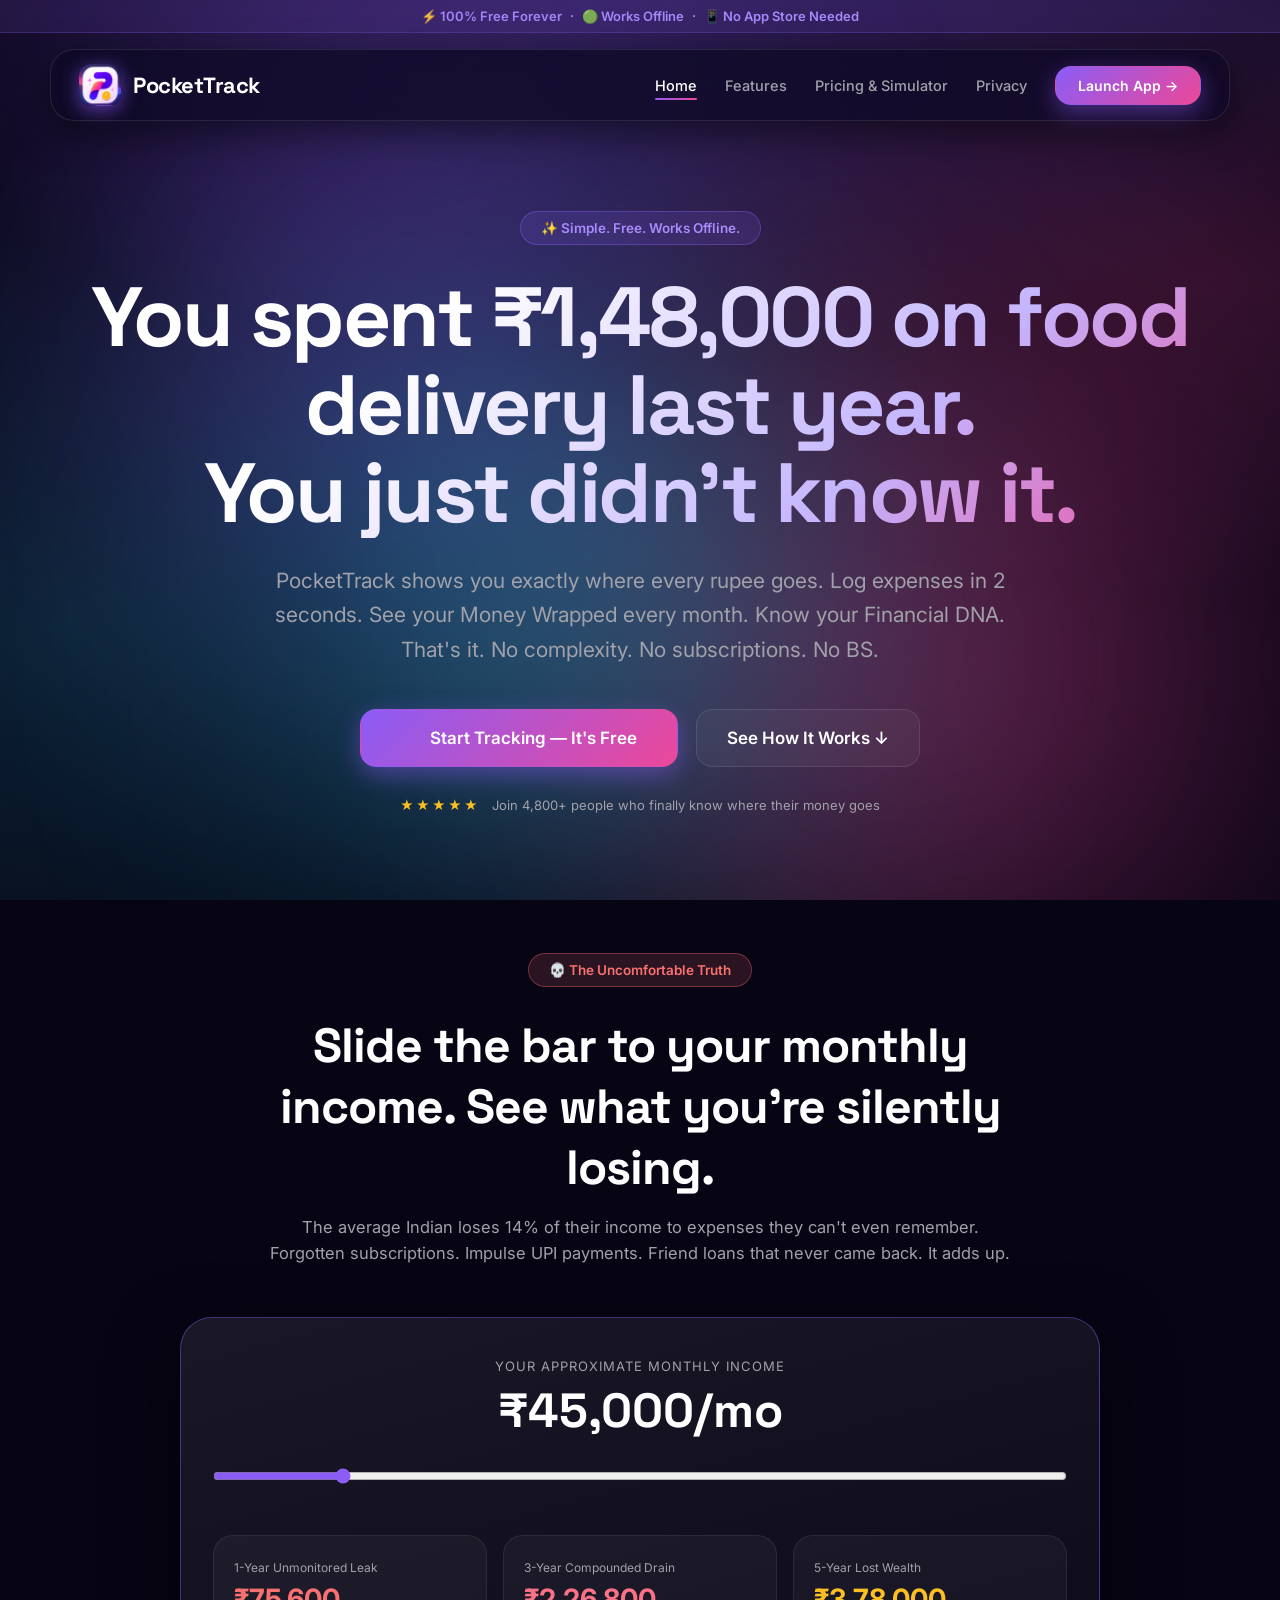
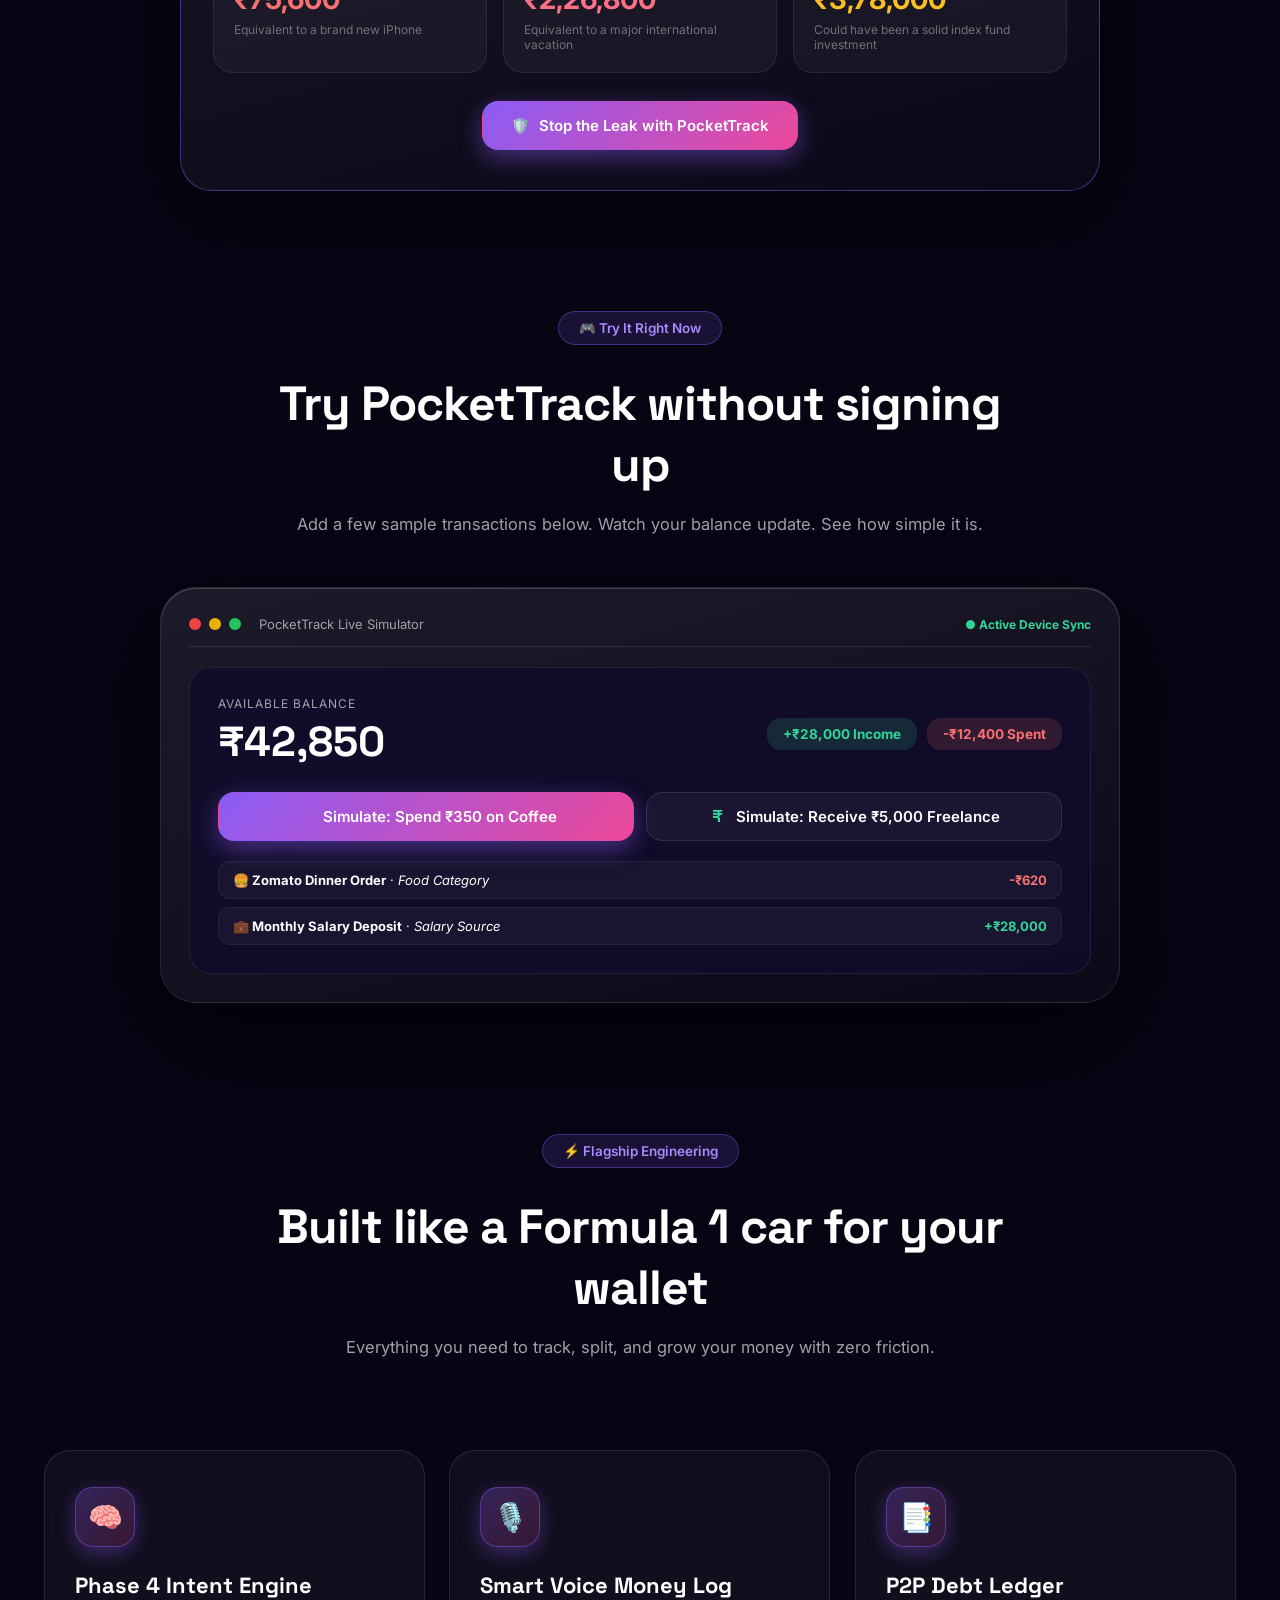
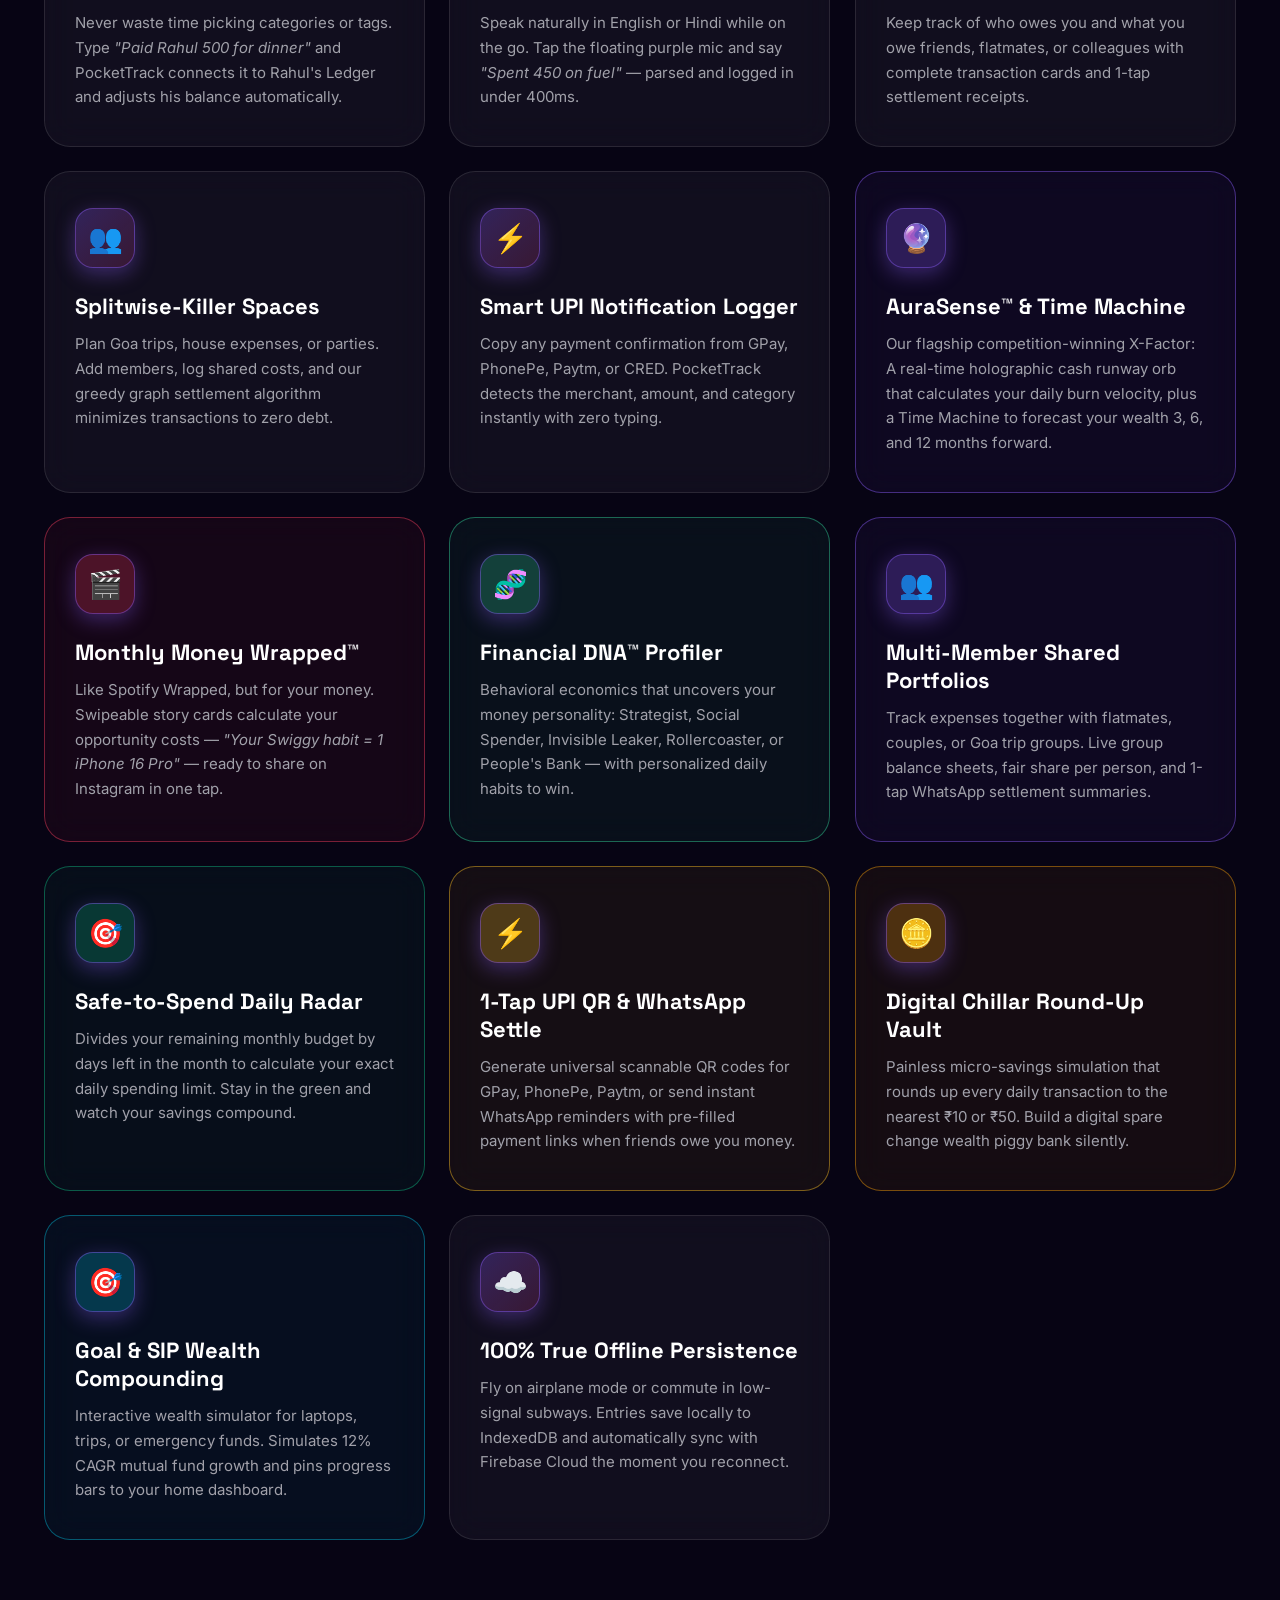
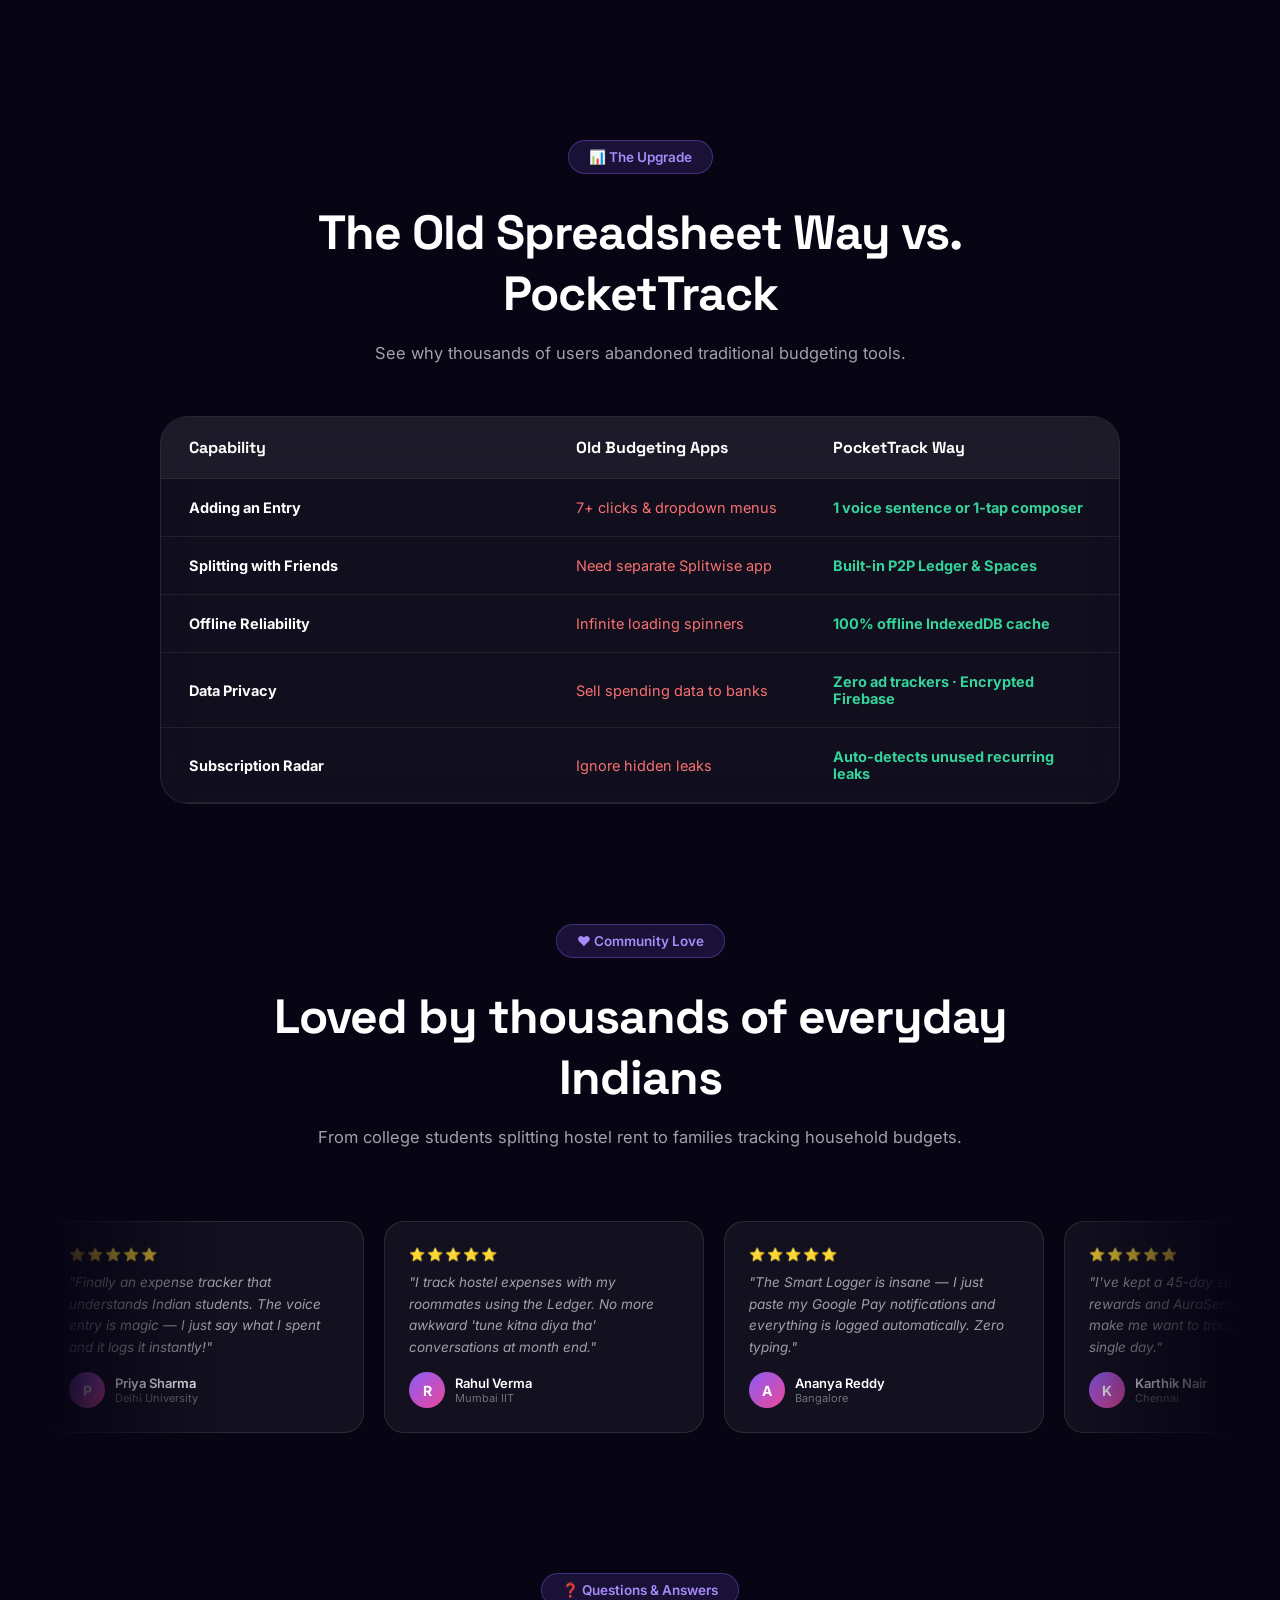
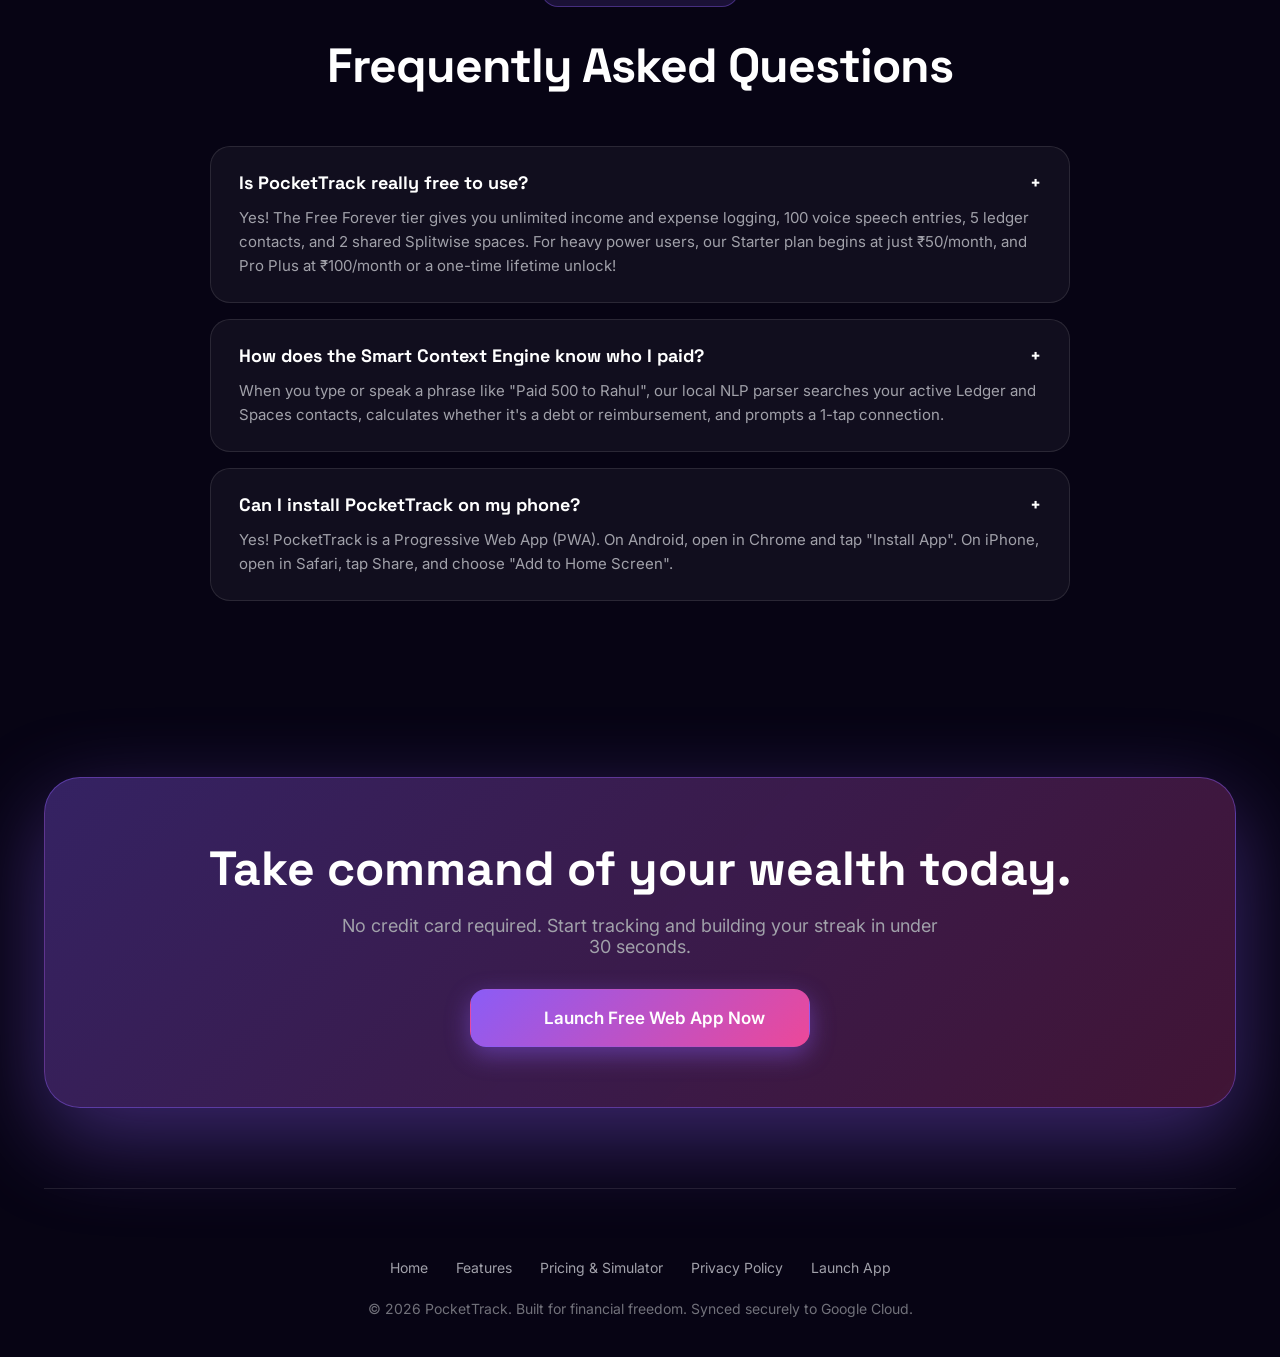
==== website/index.html @ 2dac5e24 "feat: complete Phase 1 and Phase 2 - base setup and Finny mascot integration" ====
<!DOCTYPE html>
<html lang="en">
<head>
<meta charset="UTF-8"/>
<meta name="viewport" content="width=device-width, initial-scale=1, viewport-fit=cover"/>
<title>PocketTrack — Know Where Your Money Goes</title>
<meta name="description" content="The simplest way to track your money. Free, offline, works on any phone. Stop wondering where your salary went."/>
<link rel="manifest" href="../manifest.json"/>
<link rel="icon" type="image/png" sizes="192x192" href="../icon-192.png"/>
<link rel="apple-touch-icon" href="../icon-192.png"/>
<meta name="theme-color" content="#070414"/>
<meta name="mobile-web-app-capable" content="yes"/>
<meta name="apple-mobile-web-app-capable" content="yes"/>
<meta name="apple-mobile-web-app-status-bar-style" content="black-translucent"/>
<meta name="apple-mobile-web-app-title" content="PocketTrack"/>
<link rel="preconnect" href="https://fonts.googleapis.com">
<link href="https://fonts.googleapis.com/css2?family=Inter:wght@400;500;600;700&family=Space+Grotesk:wght@500;600;700;800&display=swap" rel="stylesheet">
<link rel="stylesheet" href="../icons.css">
<link rel="stylesheet" href="style.css">
<script>
// Check if user has already seen the landing page and launched the app before
(function() {
  try {
    var urlParams = new URLSearchParams(window.location.search);
    // Allow viewing landing page explicitly if ?landing=true or ?force=landing
    if (urlParams.get('landing') === 'true' || urlParams.get('force') === 'landing') {
      return;
    }
    if (localStorage.getItem('pockettrack_landing_seen') === 'true') {
      var loc = window.location;
      if (loc.protocol === 'file:') {
        var p = loc.pathname;
        loc.replace((p.indexOf('/website/') !== -1 || p.indexOf('\\website\\') !== -1) ? '../app.html' : 'app.html');
        return;
      }
      var path = loc.pathname || '/';
      var wIdx = path.indexOf('/website');
      if (wIdx !== -1) {
        var repo = path.substring(0, wIdx);
        loc.replace((repo ? repo : '') + '/app.html');
        return;
      }
      var repoPath = path.substring(0, path.lastIndexOf('/'));
      loc.replace((repoPath ? repoPath : '') + '/app.html');
    }
  } catch (e) {}
})();

function launchPocketTrackApp(e) {
  if (e && e.preventDefault) e.preventDefault();
  try {
    localStorage.setItem('pockettrack_landing_seen', 'true');
  } catch (err) {}
  var loc = window.location;
  if (loc.protocol === 'file:') {
    var p = loc.pathname;
    loc.href = (p.indexOf('/website/') !== -1 || p.indexOf('\\website\\') !== -1) ? '../app.html' : 'app.html';
    return false;
  }
  var path = loc.pathname || '/';
  var wIdx = path.indexOf('/website');
  if (wIdx !== -1) {
    var repo = path.substring(0, wIdx);
    loc.href = (repo ? repo : '') + '/app.html';
    return false;
  }
  var repoPath = path.substring(0, path.lastIndexOf('/'));
  loc.href = (repoPath ? repoPath : '') + '/app.html';
  return false;
}
</script>
</head>
<body>

<div class="top-bar-live">
  <span>⚡ 100% Free Forever</span>
  <span>·</span>
  <span>🟢 Works Offline</span>
  <span>·</span>
  <span>📱 No App Store Needed</span>
</div>

<div class="aurora-bg">
  <div class="aurora-orb orb-1"></div>
  <div class="aurora-orb orb-2"></div>
  <div class="aurora-orb orb-3"></div>
</div>

<div class="container">
  <header class="navbar">
    <a href="index.html" class="nav-brand">
      <img src="../icon-192.png" alt="PocketTrack" class="nav-logo">
      <span class="nav-title">PocketTrack</span>
    </a>
    <ul class="nav-links">
      <li><a href="index.html" class="nav-link active">Home</a></li>
      <li><a href="features.html" class="nav-link">Features</a></li>
      <li><a href="pricing.html" class="nav-link">Pricing &amp; Simulator</a></li>
      <li><a href="privacy.html" class="nav-link">Privacy</a></li>
      <li><a href="#" onclick="launchPocketTrackApp(event);return false;" class="btn btn-primary" style="padding:10px 22px;font-size:14px;">Launch App →</a></li>
    </ul>
  </header>

  <main>
    <!-- 1. Hero Section -->
    <section class="hero">
      <div class="pill-badge">✨ Simple. Free. Works Offline.</div>
      <h1 class="hero-title">You spent ₹1,48,000 on food delivery last year.<br>You just didn't know it.</h1>
      <p class="hero-desc">PocketTrack shows you exactly where every rupee goes. Log expenses in 2 seconds. See your Money Wrapped every month. Know your Financial DNA. That's it. No complexity. No subscriptions. No BS.</p>
      
      <div class="hero-cta-group">
        <a href="#" onclick="launchPocketTrackApp(event);return false;" class="btn btn-primary" style="padding:18px 40px;font-size:17px;"><i class="ti ti-rocket"></i> Start Tracking — It's Free</a>
        <a href="#test-drive" class="btn btn-glass" style="padding:18px 30px;font-size:17px;">See How It Works ↓</a>
      </div>

      <div class="social-proof">
        <span class="stars">★★★★★</span>
        <span>Join 4,800+ people who finally know where their money goes</span>
      </div>
    </section>

    <!-- 2. Reality Check / Money Leak Calculator -->
    <section class="reality-section">
      <div class="section-head">
        <div class="pill-badge" style="background:rgba(248,113,113,0.15);color:#f87171;border-color:rgba(248,113,113,0.35);">💀 The Uncomfortable Truth</div>
        <h2 class="section-title">Slide the bar to your monthly income. See what you're silently losing.</h2>
        <p class="section-subtitle">The average Indian loses 14% of their income to expenses they can't even remember. Forgotten subscriptions. Impulse UPI payments. Friend loans that never came back. It adds up.</p>
      </div>

      <div class="calculator-box">
        <div style="text-align:center;">
          <p style="font-size:13px;color:var(--text-muted);text-transform:uppercase;letter-spacing:1px;">Your Approximate Monthly Income</p>
          <h3 id="leak-income-val" style="font-size:48px;font-family:'Space Grotesk',sans-serif;color:#fff;margin:6px 0;">₹45,000/mo</h3>
          <input type="range" id="leak-income-slider" class="slider-styled" min="10000" max="250000" step="5000" value="45000" oninput="updateLeakCalc()"/>
        </div>

        <div class="leak-metrics-grid">
          <div class="leak-metric-card">
            <span style="font-size:12px;color:var(--text-muted);">1-Year Unmonitored Leak</span>
            <h4 id="leak-loss-1yr" style="font-size:28px;color:#f87171;margin:6px 0;">₹75,600</h4>
            <p style="font-size:12px;color:var(--text-dim);">Equivalent to a brand new iPhone</p>
          </div>
          <div class="leak-metric-card">
            <span style="font-size:12px;color:var(--text-muted);">3-Year Compounded Drain</span>
            <h4 id="leak-loss-3yr" style="font-size:28px;color:#fb7185;margin:6px 0;">₹2,26,800</h4>
            <p style="font-size:12px;color:var(--text-dim);">Equivalent to a major international vacation</p>
          </div>
          <div class="leak-metric-card">
            <span style="font-size:12px;color:var(--text-muted);">5-Year Lost Wealth</span>
            <h4 id="leak-loss-5yr" style="font-size:28px;color:var(--accent-amber);margin:6px 0;">₹3,78,000</h4>
            <p style="font-size:12px;color:var(--text-dim);">Could have been a solid index fund investment</p>
          </div>
        </div>

        <div style="text-align:center;margin-top:28px;">
          <a href="index.html" class="btn btn-primary"><i class="ti ti-shield-check"></i> Stop the Leak with PocketTrack</a>
        </div>
      </div>
    </section>

    <!-- 3. Interactive Test Drive Simulator Stage -->
    <section class="stage-section" id="test-drive">
      <div class="section-head">
        <div class="pill-badge">🎮 Try It Right Now</div>
        <h2 class="section-title">Try PocketTrack without signing up</h2>
        <p class="section-subtitle">Add a few sample transactions below. Watch your balance update. See how simple it is.</p>
      </div>

      <div class="device-mockup-wrap">
        <div style="display:flex;justify-content:space-between;align-items:center;margin-bottom:20px;border-bottom:1px solid rgba(255,255,255,0.1);padding-bottom:14px;">
          <div style="display:flex;gap:8px;align-items:center;">
            <span style="width:12px;height:12px;border-radius:50%;background:#ef4444;"></span>
            <span style="width:12px;height:12px;border-radius:50%;background:#eab308;"></span>
            <span style="width:12px;height:12px;border-radius:50%;background:#22c55e;"></span>
            <span style="font-size:13px;color:var(--text-muted);margin-left:10px;">PocketTrack Live Simulator</span>
          </div>
          <span style="font-size:12px;color:var(--accent-green);font-weight:700;">● Active Device Sync</span>
        </div>

        <div style="background:rgba(18,12,43,0.88);border-radius:22px;padding:28px;border:1px solid rgba(255,255,255,0.08);">
          <div style="display:flex;justify-content:space-between;align-items:center;margin-bottom:20px;flex-wrap:wrap;gap:12px;">
            <div>
              <p style="font-size:12px;color:var(--text-muted);text-transform:uppercase;letter-spacing:1px;">Available Balance</p>
              <h3 id="stage-sim-balance" style="font-size:42px;font-family:'Space Grotesk',sans-serif;color:#fff;margin:4px 0;">₹42,850</h3>
            </div>
            <div style="display:flex;gap:10px;">
              <span id="stage-sim-income" style="background:rgba(52,211,153,0.15);color:var(--accent-green);padding:8px 16px;border-radius:14px;font-weight:700;font-size:13.5px;">+₹28,000 Income</span>
              <span id="stage-sim-spent" style="background:rgba(248,113,113,0.15);color:#f87171;padding:8px 16px;border-radius:14px;font-weight:700;font-size:13.5px;">-₹12,400 Spent</span>
            </div>
          </div>

          <div style="display:flex;gap:12px;margin-bottom:20px;flex-wrap:wrap;">
            <button class="btn btn-primary" onclick="simTestAddExpense()" style="flex:1;"><i class="ti ti-coffee"></i> Simulate: Spend ₹350 on Coffee</button>
            <button class="btn btn-glass" onclick="simTestAddIncome()" style="flex:1;"><i class="ti ti-wallet"></i> Simulate: Receive ₹5,000 Freelance</button>
          </div>

          <div id="stage-sim-feed" style="max-height:160px;overflow-y:auto;font-size:13px;">
            <div style="background:rgba(255,255,255,0.04);padding:10px 14px;border-radius:12px;display:flex;justify-content:space-between;align-items:center;margin-bottom:8px;border:1px solid rgba(255,255,255,0.06);">
              <div><b>🍔 Zomato Dinner Order</b> · <i>Food Category</i></div>
              <div style="font-weight:700;color:#f87171">-₹620</div>
            </div>
            <div style="background:rgba(255,255,255,0.04);padding:10px 14px;border-radius:12px;display:flex;justify-content:space-between;align-items:center;border:1px solid rgba(255,255,255,0.06);">
              <div><b>💼 Monthly Salary Deposit</b> · <i>Salary Source</i></div>
              <div style="font-weight:700;color:var(--accent-green)">+₹28,000</div>
            </div>
          </div>
        </div>
      </div>
    </section>

    <!-- 4. Six Core Superpowers -->
    <section class="superpowers-section" style="padding:40px 0;">
      <div class="section-head">
        <div class="pill-badge">⚡ Flagship Engineering</div>
        <h2 class="section-title">Built like a Formula 1 car for your wallet</h2>
        <p class="section-subtitle">Everything you need to track, split, and grow your money with zero friction.</p>
      </div>

      <div class="grid-features">
        <div class="card-glass">
          <div class="card-icon-wrap">🧠</div>
          <h3 class="card-title">Phase 4 Intent Engine</h3>
          <p class="card-text">Never waste time picking categories or tags. Type <i>"Paid Rahul 500 for dinner"</i> and PocketTrack connects it to Rahul's Ledger and adjusts his balance automatically.</p>
        </div>

        <div class="card-glass">
          <div class="card-icon-wrap">🎙️</div>
          <h3 class="card-title">Smart Voice Money Log</h3>
          <p class="card-text">Speak naturally in English or Hindi while on the go. Tap the floating purple mic and say <i>"Spent 450 on fuel"</i> — parsed and logged in under 400ms.</p>
        </div>

        <div class="card-glass">
          <div class="card-icon-wrap">📑</div>
          <h3 class="card-title">P2P Debt Ledger</h3>
          <p class="card-text">Keep track of who owes you and what you owe friends, flatmates, or colleagues with complete transaction cards and 1-tap settlement receipts.</p>
        </div>

        <div class="card-glass">
          <div class="card-icon-wrap">👥</div>
          <h3 class="card-title">Splitwise-Killer Spaces</h3>
          <p class="card-text">Plan Goa trips, house expenses, or parties. Add members, log shared costs, and our greedy graph settlement algorithm minimizes transactions to zero debt.</p>
        </div>

        <div class="card-glass">
          <div class="card-icon-wrap">⚡</div>
          <h3 class="card-title">Smart UPI Notification Logger</h3>
          <p class="card-text">Copy any payment confirmation from GPay, PhonePe, Paytm, or CRED. PocketTrack detects the merchant, amount, and category instantly with zero typing.</p>
        </div>

        <div class="card-glass" style="border-color:rgba(139,92,246,0.45);background:rgba(139,92,246,0.06);">
          <div class="card-icon-wrap" style="background:rgba(139,92,246,0.25);">🔮</div>
          <h3 class="card-title">AuraSense™ &amp; Time Machine</h3>
          <p class="card-text">Our flagship competition-winning X-Factor: A real-time holographic cash runway orb that calculates your daily burn velocity, plus a Time Machine to forecast your wealth 3, 6, and 12 months forward.</p>
        </div>

        <div class="card-glass" style="border-color:rgba(244,63,94,0.45);background:rgba(244,63,94,0.06);">
          <div class="card-icon-wrap" style="background:rgba(244,63,94,0.25);">🎬</div>
          <h3 class="card-title">Monthly Money Wrapped™</h3>
          <p class="card-text">Like Spotify Wrapped, but for your money. Swipeable story cards calculate your opportunity costs — <i>"Your Swiggy habit = 1 iPhone 16 Pro"</i> — ready to share on Instagram in one tap.</p>
        </div>

        <div class="card-glass" style="border-color:rgba(52,211,153,0.45);background:rgba(52,211,153,0.06);">
          <div class="card-icon-wrap" style="background:rgba(52,211,153,0.25);">🧬</div>
          <h3 class="card-title">Financial DNA™ Profiler</h3>
          <p class="card-text">Behavioral economics that uncovers your money personality: Strategist, Social Spender, Invisible Leaker, Rollercoaster, or People's Bank — with personalized daily habits to win.</p>
        </div>

        <div class="card-glass" style="border-color:rgba(139,92,246,0.45);background:rgba(139,92,246,0.06);">
          <div class="card-icon-wrap" style="background:rgba(139,92,246,0.25);">👥</div>
          <h3 class="card-title">Multi-Member Shared Portfolios</h3>
          <p class="card-text">Track expenses together with flatmates, couples, or Goa trip groups. Live group balance sheets, fair share per person, and 1-tap WhatsApp settlement summaries.</p>
        </div>

        <div class="card-glass" style="border-color:rgba(16,185,129,0.45);background:rgba(16,185,129,0.06);">
          <div class="card-icon-wrap" style="background:rgba(16,185,129,0.25);">🎯</div>
          <h3 class="card-title">Safe-to-Spend Daily Radar</h3>
          <p class="card-text">Divides your remaining monthly budget by days left in the month to calculate your exact daily spending limit. Stay in the green and watch your savings compound.</p>
        </div>

        <div class="card-glass" style="border-color:rgba(251,191,36,0.45);background:rgba(251,191,36,0.06);">
          <div class="card-icon-wrap" style="background:rgba(251,191,36,0.25);">⚡</div>
          <h3 class="card-title">1-Tap UPI QR &amp; WhatsApp Settle</h3>
          <p class="card-text">Generate universal scannable QR codes for GPay, PhonePe, Paytm, or send instant WhatsApp reminders with pre-filled payment links when friends owe you money.</p>
        </div>

        <div class="card-glass" style="border-color:rgba(245,158,11,0.45);background:rgba(245,158,11,0.06);">
          <div class="card-icon-wrap" style="background:rgba(245,158,11,0.25);">🪙</div>
          <h3 class="card-title">Digital Chillar Round-Up Vault</h3>
          <p class="card-text">Painless micro-savings simulation that rounds up every daily transaction to the nearest ₹10 or ₹50. Build a digital spare change wealth piggy bank silently.</p>
        </div>

        <div class="card-glass" style="border-color:rgba(6,182,212,0.45);background:rgba(6,182,212,0.06);">
          <div class="card-icon-wrap" style="background:rgba(6,182,212,0.25);">🎯</div>
          <h3 class="card-title">Goal &amp; SIP Wealth Compounding</h3>
          <p class="card-text">Interactive wealth simulator for laptops, trips, or emergency funds. Simulates 12% CAGR mutual fund growth and pins progress bars to your home dashboard.</p>
        </div>

        <div class="card-glass">
          <div class="card-icon-wrap">☁️</div>
          <h3 class="card-title">100% True Offline Persistence</h3>
          <p class="card-text">Fly on airplane mode or commute in low-signal subways. Entries save locally to IndexedDB and automatically sync with Firebase Cloud the moment you reconnect.</p>
        </div>
      </div>
    </section>

    <!-- 5. Old Way vs PocketTrack Way Comparison -->
    <section class="comparison-section">
      <div class="section-head">
        <div class="pill-badge">📊 The Upgrade</div>
        <h2 class="section-title">The Old Spreadsheet Way vs. PocketTrack</h2>
        <p class="section-subtitle">See why thousands of users abandoned traditional budgeting tools.</p>
      </div>

      <div class="comparison-table-wrap">
        <div class="comp-row comp-head">
          <div>Capability</div>
          <div>Old Budgeting Apps</div>
          <div>PocketTrack Way</div>
        </div>
        <div class="comp-row">
          <div><b>Adding an Entry</b></div>
          <div class="comp-bad">7+ clicks &amp; dropdown menus</div>
          <div class="comp-good">1 voice sentence or 1-tap composer</div>
        </div>
        <div class="comp-row">
          <div><b>Splitting with Friends</b></div>
          <div class="comp-bad">Need separate Splitwise app</div>
          <div class="comp-good">Built-in P2P Ledger &amp; Spaces</div>
        </div>
        <div class="comp-row">
          <div><b>Offline Reliability</b></div>
          <div class="comp-bad">Infinite loading spinners</div>
          <div class="comp-good">100% offline IndexedDB cache</div>
        </div>
        <div class="comp-row">
          <div><b>Data Privacy</b></div>
          <div class="comp-bad">Sell spending data to banks</div>
          <div class="comp-good">Zero ad trackers · Encrypted Firebase</div>
        </div>
        <div class="comp-row">
          <div><b>Subscription Radar</b></div>
          <div class="comp-bad">Ignore hidden leaks</div>
          <div class="comp-good">Auto-detects unused recurring leaks</div>
        </div>
      </div>
    </section>

    <!-- 6. Infinite Testimonials Marquee -->
    <section class="superpowers-section" style="padding:40px 0;">
      <div class="section-head">
        <div class="pill-badge">❤️ Community Love</div>
        <h2 class="section-title">Loved by thousands of everyday Indians</h2>
        <p class="section-subtitle">From college students splitting hostel rent to families tracking household budgets.</p>
      </div>

      <div class="testimonials-marquee-wrap">
        <div class="testimonials-track">
          <!-- Card 1 -->
          <div class="testimonial-card">
            <div class="testimonial-stars">⭐⭐⭐⭐⭐</div>
            <div class="testimonial-text">"Finally an expense tracker that understands Indian students. The voice entry is magic — I just say what I spent and it logs it instantly!"</div>
            <div class="testimonial-author">
              <div class="testimonial-avatar">P</div>
              <div><div class="testimonial-name">Priya Sharma</div><div class="testimonial-location">Delhi University</div></div>
            </div>
          </div>
          <!-- Card 2 -->
          <div class="testimonial-card">
            <div class="testimonial-stars">⭐⭐⭐⭐⭐</div>
            <div class="testimonial-text">"I track hostel expenses with my roommates using the Ledger. No more awkward 'tune kitna diya tha' conversations at month end."</div>
            <div class="testimonial-author">
              <div class="testimonial-avatar">R</div>
              <div><div class="testimonial-name">Rahul Verma</div><div class="testimonial-location">Mumbai IIT</div></div>
            </div>
          </div>
          <!-- Card 3 -->
          <div class="testimonial-card">
            <div class="testimonial-stars">⭐⭐⭐⭐⭐</div>
            <div class="testimonial-text">"The Smart Logger is insane — I just paste my Google Pay notifications and everything is logged automatically. Zero typing."</div>
            <div class="testimonial-author">
              <div class="testimonial-avatar">A</div>
              <div><div class="testimonial-name">Ananya Reddy</div><div class="testimonial-location">Bangalore</div></div>
            </div>
          </div>
          <!-- Card 4 -->
          <div class="testimonial-card">
            <div class="testimonial-stars">⭐⭐⭐⭐⭐</div>
            <div class="testimonial-text">"I've kept a 45-day streak going. The rewards and AuraSense horizon actually make me want to track money every single day."</div>
            <div class="testimonial-author">
              <div class="testimonial-avatar">K</div>
              <div><div class="testimonial-name">Karthik Nair</div><div class="testimonial-location">Chennai</div></div>
            </div>
          </div>
          <!-- Duplicate for infinite rolling loop -->
          <div class="testimonial-card">
            <div class="testimonial-stars">⭐⭐⭐⭐⭐</div>
            <div class="testimonial-text">"Finally an expense tracker that understands Indian students. The voice entry is magic — I just say what I spent and it logs it instantly!"</div>
            <div class="testimonial-author">
              <div class="testimonial-avatar">P</div>
              <div><div class="testimonial-name">Priya Sharma</div><div class="testimonial-location">Delhi University</div></div>
            </div>
          </div>
          <div class="testimonial-card">
            <div class="testimonial-stars">⭐⭐⭐⭐⭐</div>
            <div class="testimonial-text">"I track hostel expenses with my roommates using the Ledger. No more awkward 'tune kitna diya tha' conversations at month end."</div>
            <div class="testimonial-author">
              <div class="testimonial-avatar">R</div>
              <div><div class="testimonial-name">Rahul Verma</div><div class="testimonial-location">Mumbai IIT</div></div>
            </div>
          </div>
        </div>
      </div>
    </section>

    <!-- 7. FAQ Section -->
    <section class="faq-section" id="faq">
      <div class="section-head">
        <div class="pill-badge">❓ Questions &amp; Answers</div>
        <h2 class="section-title">Frequently Asked Questions</h2>
      </div>

      <div class="faq-item">
        <div class="faq-q"><span>Is PocketTrack really free to use?</span><span>+</span></div>
        <div class="faq-a">Yes! The Free Forever tier gives you unlimited income and expense logging, 100 voice speech entries, 5 ledger contacts, and 2 shared Splitwise spaces. For heavy power users, our Starter plan begins at just ₹50/month, and Pro Plus at ₹100/month or a one-time lifetime unlock!</div>
      </div>

      <div class="faq-item">
        <div class="faq-q"><span>How does the Smart Context Engine know who I paid?</span><span>+</span></div>
        <div class="faq-a">When you type or speak a phrase like "Paid 500 to Rahul", our local NLP parser searches your active Ledger and Spaces contacts, calculates whether it's a debt or reimbursement, and prompts a 1-tap connection.</div>
      </div>

      <div class="faq-item">
        <div class="faq-q"><span>Can I install PocketTrack on my phone?</span><span>+</span></div>
        <div class="faq-a">Yes! PocketTrack is a Progressive Web App (PWA). On Android, open in Chrome and tap "Install App". On iPhone, open in Safari, tap Share, and choose "Add to Home Screen".</div>
      </div>
    </section>

    <!-- 7. Call To Action Banner -->
    <section class="cta-banner">
      <h2 style="font-size:clamp(32px, 4.5vw, 48px);font-family:'Space Grotesk',sans-serif;margin-bottom:16px;">Take command of your wealth today.</h2>
      <p style="font-size:18px;color:var(--text-muted);max-width:600px;margin:0 auto 32px;">No credit card required. Start tracking and building your streak in under 30 seconds.</p>
      <a href="#" onclick="launchPocketTrackApp(event);return false;" class="btn btn-primary" style="padding:18px 44px;font-size:17px;"><i class="ti ti-rocket"></i> Launch Free Web App Now</a>
    </section>
  </main>

  <!-- 8. Footer -->
  <footer class="footer-site">
    <div class="footer-links">
      <a href="index.html">Home</a>
      <a href="features.html">Features</a>
      <a href="pricing.html">Pricing &amp; Simulator</a>
      <a href="privacy.html">Privacy Policy</a>
      <a href="#" onclick="launchPocketTrackApp(event);return false;">Launch App</a>
    </div>
    <p>© 2026 PocketTrack. Built for financial freedom. Synced securely to Google Cloud.</p>
  </footer>
</div>

<script src="main.js"></script>
<script>
if ('serviceWorker' in navigator) {
  window.addEventListener('load', function() {
    navigator.serviceWorker.register('../sw.js').catch(function() {});
  });
}
</script>
</body>
</html>
---- icons.css ----
/* PocketTrack 2.0 — Emoji icon language
   No icon font / SVG dependency. Keeps the app playful and matches the visual concept. */
.ti{display:inline-flex;align-items:center;justify-content:center;font-style:normal;font-family:inherit;line-height:1;width:1.15em;height:1.15em;vertical-align:-.12em}
.ti::before{display:block;line-height:1}
.ti-wallet::before{content:'₹';font-family:'Space Grotesk',sans-serif;font-weight:900;font-size:1.15em;color:var(--green,#34d399);}
.ti-home::before{content:'🏠'}
.ti-list::before{content:'📋'}
.ti-chart-donut::before,.ti-chart-pie::before{content:'📊'}
.ti-layout-grid::before{content:'▦'}
.ti-plus::before{content:'➕'}
.ti-arrow-up-right::before{content:'↗';font-weight:800;font-size:1.1em;}
.ti-arrow-down-left::before{content:'↙';font-weight:800;font-size:1.1em;}
.ti-microphone::before{content:'🎙️'}
.ti-bolt::before{content:'⚡'}
.ti-confetti::before,.ti-calendar-event::before{content:'🎉'}
.ti-trophy::before{content:'🏆'}
.ti-language::before{content:'🌐'}
.ti-logout::before{content:'🚪'}
.ti-notebook::before{content:'📒'}
.ti-crown::before{content:'👑'}
.ti-sparkles::before{content:'✨'}
.ti-arrow-right::before{content:'➡️'}
.ti-arrow-left::before{content:'⬅️'}
.ti-arrow-up-circle::before{content:'🔴'}
.ti-arrow-down-circle::before{content:'🟢'}
.ti-check::before{content:'✅'}
.ti-x::before{content:'✕'}
.ti-refresh::before,.ti-rotate::before{content:'🔄'}
.ti-download::before{content:'📥'}
.ti-trash::before{content:'🗑️'}
.ti-pencil::before{content:'✏️'}
.ti-copy::before{content:'📋'}
.ti-clipboard::before{content:'📋'}
.ti-receipt::before{content:'🧾'}
.ti-cash::before{content:'₹';font-family:'Space Grotesk',sans-serif;font-weight:800;}
.ti-report-money::before{content:'💹'}
.ti-users::before{content:'👥'}
.ti-user-plus::before{content:'🙋'}
.ti-login::before{content:'🔐'}
.ti-lock::before{content:'🔒'}
.ti-shield-check::before{content:'🛡️'}
.ti-info-circle::before{content:'ℹ️'}
.ti-bulb::before{content:'💡'}
.ti-heartbeat::before{content:'❤️‍🔥'}
.ti-target-arrow::before{content:'🎯'}
.ti-award::before{content:'🏅'}
.ti-palette::before{content:'🎨'}
.ti-device-mobile::before{content:'📱'}
.ti-player-play::before{content:'▶️'}
.ti-arrows-exchange::before{content:'🔁'}
.ti-repeat::before,.ti-refresh-dot::before{content:'🔁'}
.ti-wand::before{content:'🪄'}
.ti-currency-rupee::before,.ti-rupee::before{content:'₹'}
.ti-currency-dollar::before{content:'₹'}
.ti-chart-arrows::before{content:'🔮'}
.ti-history::before{content:'📜'}
.ti-calendar::before{content:'📅'}
---- website/style.css ----
/* =====================================================================
   PocketTrack Flagship Website — Hyper-Realistic Stitch by Google System
   Multi-page, scroll-addictive neon glassmorphism, fluid physics & aurora glows.
   ===================================================================== */

:root {
  --bg-deep: #070414;
  --bg-dark: #0f0a26;
  --bg-surface: rgba(255, 255, 255, 0.045);
  --bg-surface-hover: rgba(255, 255, 255, 0.08);
  --border-glass: rgba(255, 255, 255, 0.10);
  --border-glow: rgba(139, 92, 246, 0.45);
  
  --primary: #8b5cf6;
  --primary-bright: #a78bfa;
  --secondary: #ec4899;
  --accent-cyan: #22d3ee;
  --accent-green: #34d399;
  --accent-amber: #fbbf24;

  --text-main: #ffffff;
  --text-muted: #a1a1aa;
  --text-dim: #71717a;

  --font-heading: 'Space Grotesk', sans-serif;
  --font-body: 'Inter', sans-serif;

  --ease-spring: cubic-bezier(0.34, 1.56, 0.64, 1);
  --ease-smooth: cubic-bezier(0.16, 1, 0.3, 1);
}

* {
  box-sizing: border-box;
  margin: 0;
  padding: 0;
}

html {
  scroll-behavior: smooth;
}

body {
  font-family: var(--font-body);
  background-color: var(--bg-deep);
  color: var(--text-main);
  min-height: 100vh;
  overflow-x: hidden;
  background-image: 
    radial-gradient(1200px 600px at 50% -10%, rgba(139, 92, 246, 0.32), transparent 75%),
    radial-gradient(1000px 500px at 95% 30%, rgba(236, 72, 153, 0.18), transparent 65%),
    radial-gradient(1000px 700px at 5% 70%, rgba(34, 211, 238, 0.15), transparent 70%);
  background-attachment: fixed;
}

/* Ambient Floating Aurora Mesh */
.aurora-bg {
  position: fixed;
  inset: 0;
  pointer-events: none;
  z-index: 0;
  overflow: hidden;
}

.aurora-orb {
  position: absolute;
  border-radius: 50%;
  filter: blur(140px);
  opacity: 0.4;
  animation: floatOrb 20s infinite alternate ease-in-out;
}

.orb-1 { width: 550px; height: 550px; background: var(--primary); top: 5%; left: 10%; }
.orb-2 { width: 600px; height: 600px; background: var(--secondary); top: 40%; right: 5%; animation-delay: -7s; }
.orb-3 { width: 500px; height: 500px; background: var(--accent-cyan); bottom: 5%; left: 25%; animation-delay: -14s; }

@keyframes floatOrb {
  0% { transform: translate(0, 0) scale(1); }
  50% { transform: translate(80px, 50px) scale(1.2); }
  100% { transform: translate(-60px, 90px) scale(0.9); }
}

.container {
  max-width: 1240px;
  margin: 0 auto;
  padding: 0 24px;
  position: relative;
  z-index: 1;
}

/* Top Notification Banner */
.top-bar-live {
  background: rgba(139, 92, 246, 0.12);
  border-bottom: 1px solid rgba(139, 92, 246, 0.25);
  text-align: center;
  padding: 8px 16px;
  font-size: 13px;
  color: var(--primary-bright);
  font-weight: 600;
  display: flex;
  justify-content: center;
  align-items: center;
  gap: 8px;
}

/* Glassmorphism Navigation Bar */
.navbar {
  position: sticky;
  top: 16px;
  z-index: 1000;
  background: rgba(15, 10, 38, 0.78);
  backdrop-filter: blur(24px);
  -webkit-backdrop-filter: blur(24px);
  border: 1px solid var(--border-glass);
  border-radius: 24px;
  padding: 14px 28px;
  margin: 16px auto 0;
  max-width: 1180px;
  display: flex;
  justify-content: space-between;
  align-items: center;
  box-shadow: 0 12px 36px rgba(0, 0, 0, 0.5);
}

.nav-brand {
  display: flex;
  align-items: center;
  gap: 12px;
  text-decoration: none;
  color: #fff;
}

.nav-logo {
  width: 42px;
  height: 42px;
  border-radius: 12px;
  box-shadow: 0 4px 18px rgba(139, 92, 246, 0.6);
  transition: transform 0.3s var(--ease-spring);
}

.nav-brand:hover .nav-logo {
  transform: scale(1.1) rotate(-4deg);
}

.nav-title {
  font-family: var(--font-heading);
  font-size: 22px;
  font-weight: 800;
  letter-spacing: -0.5px;
}

.nav-links {
  display: flex;
  gap: 28px;
  align-items: center;
  list-style: none;
}

.nav-link {
  color: var(--text-muted);
  text-decoration: none;
  font-size: 14.5px;
  font-weight: 500;
  transition: color 0.2s, transform 0.2s;
  position: relative;
}

.nav-link:hover, .nav-link.active {
  color: #fff;
}

.nav-link.active::after {
  content: '';
  position: absolute;
  bottom: -6px;
  left: 0;
  width: 100%;
  height: 2px;
  background: linear-gradient(90deg, var(--primary), var(--secondary));
  border-radius: 2px;
}

/* Stitch-style Buttons */
.btn {
  display: inline-flex;
  align-items: center;
  justify-content: center;
  gap: 10px;
  padding: 14px 28px;
  border-radius: 16px;
  font-family: var(--font-body);
  font-weight: 600;
  font-size: 15px;
  text-decoration: none;
  cursor: pointer;
  border: 1px solid transparent;
  transition: all 0.24s var(--ease-spring);
}

.btn:active {
  transform: scale(0.95);
}

.btn-primary {
  background: linear-gradient(135deg, var(--primary), var(--secondary));
  color: #fff;
  box-shadow: 0 8px 25px rgba(139, 92, 246, 0.45);
}

.btn-primary:hover {
  transform: translateY(-3px);
  box-shadow: 0 14px 38px rgba(139, 92, 246, 0.7);
}

.btn-glass {
  background: var(--bg-surface);
  border-color: var(--border-glass);
  color: #fff;
  backdrop-filter: blur(12px);
}

.btn-glass:hover {
  background: var(--bg-surface-hover);
  border-color: rgba(255, 255, 255, 0.25);
  transform: translateY(-2px);
}
/* Staggered Hero Elements */
.hero-stagger-1 { animation: heroStaggerIn 0.8s 0.1s cubic-bezier(0.16, 1, 0.3, 1) both; }
.hero-stagger-2 { animation: heroStaggerIn 0.8s 0.2s cubic-bezier(0.16, 1, 0.3, 1) both; }
.hero-stagger-3 { animation: heroStaggerIn 0.8s 0.3s cubic-bezier(0.16, 1, 0.3, 1) both; }
.hero-stagger-4 { animation: heroStaggerIn 0.8s 0.4s cubic-bezier(0.16, 1, 0.3, 1) both; }

@keyframes heroStaggerIn {
  0% { opacity: 0; transform: translateY(22px); }
  100% { opacity: 1; transform: translateY(0); }
}

/* Scroll-Driven Smooth Reveal */
.reveal-on-scroll {
  opacity: 0;
  transform: translateY(28px);
  transition: opacity 0.75s cubic-bezier(0.16, 1, 0.3, 1), transform 0.75s cubic-bezier(0.16, 1, 0.3, 1);
  will-change: opacity, transform;
}

.reveal-on-scroll.is-revealed {
  opacity: 1;
  transform: translateY(0);
}

/* Hero Section */
.hero {
  text-align: center;
  padding: 90px 0 60px;
}

.pill-badge {
  display: inline-flex;
  align-items: center;
  gap: 8px;
  padding: 8px 20px;
  border-radius: 99px;
  background: rgba(139, 92, 246, 0.15);
  border: 1px solid rgba(139, 92, 246, 0.38);
  color: var(--primary-bright);
  font-size: 13.5px;
  font-weight: 600;
  margin-bottom: 28px;
  animation: pulseGlow 3s infinite alternate;
}

@keyframes pulseGlow {
  0% { box-shadow: 0 0 12px rgba(139, 92, 246, 0.25); }
  100% { box-shadow: 0 0 30px rgba(139, 92, 246, 0.6); }
}

.hero-title {
  font-family: var(--font-heading);
  font-size: clamp(44px, 7vw, 84px);
  font-weight: 800;
  line-height: 1.05;
  letter-spacing: -2.5px;
  margin-bottom: 26px;
  background: linear-gradient(135deg, #ffffff 30%, #c4b5fd 70%, #ec4899 100%);
  -webkit-background-clip: text;
  -webkit-text-fill-color: transparent;
}

.hero-desc {
  font-size: clamp(17px, 2.2vw, 21px);
  color: var(--text-muted);
  max-width: 760px;
  margin: 0 auto 42px;
  line-height: 1.65;
}

.hero-cta-group {
  display: flex;
  justify-content: center;
  align-items: center;
  gap: 18px;
  flex-wrap: wrap;
  margin-bottom: 30px;
}

.social-proof {
  display: flex;
  justify-content: center;
  align-items: center;
  gap: 12px;
  font-size: 13px;
  color: var(--text-muted);
}

.stars {
  color: #fbbf24;
  letter-spacing: 2px;
}

/* Reality Check & Leak Calculator Section */
.reality-section {
  padding: 80px 0;
}

.section-head {
  text-align: center;
  max-width: 740px;
  margin: 0 auto 50px;
}

.section-title {
  font-family: var(--font-heading);
  font-size: clamp(32px, 4.5vw, 48px);
  font-weight: 800;
  letter-spacing: -1px;
  margin-bottom: 16px;
}

.section-subtitle {
  font-size: 16.5px;
  color: var(--text-muted);
  line-height: 1.6;
}

.calculator-box {
  background: linear-gradient(165deg, rgba(255, 255, 255, 0.08), rgba(255, 255, 255, 0.02));
  border: 1px solid var(--border-glow);
  border-radius: 32px;
  padding: 40px 32px;
  box-shadow: 0 25px 70px rgba(0, 0, 0, 0.6);
  backdrop-filter: blur(20px);
  max-width: 920px;
  margin: 0 auto;
}

.slider-styled {
  width: 100%;
  height: 10px;
  border-radius: 5px;
  background: rgba(255, 255, 255, 0.15);
  outline: none;
  margin: 24px 0 30px;
  cursor: pointer;
  accent-color: var(--primary);
}

.leak-metrics-grid {
  display: grid;
  grid-template-columns: repeat(auto-fit, minmax(240px, 1fr));
  gap: 16px;
  margin-top: 24px;
}

.leak-metric-card {
  background: rgba(255, 255, 255, 0.04);
  border: 1px solid rgba(255, 255, 255, 0.08);
  border-radius: 20px;
  padding: 20px;
  text-align: left;
}

/* Interactive Device Mockup Stage */
.stage-section {
  padding: 40px 0 90px;
  perspective: 1400px;
}

.device-mockup-wrap {
  max-width: 960px;
  margin: 0 auto;
  background: linear-gradient(165deg, rgba(255, 255, 255, 0.09), rgba(255, 255, 255, 0.025));
  border: 1px solid var(--border-glass);
  border-radius: 36px;
  padding: 28px;
  box-shadow: 0 35px 90px rgba(0, 0, 0, 0.7), inset 0 1px 0 rgba(255, 255, 255, 0.18);
  backdrop-filter: blur(28px);
  position: relative;
  transition: transform 0.4s var(--ease-smooth);
}

.device-mockup-wrap:hover {
  transform: translateY(-8px) rotateX(2deg);
}

/* Feature Cards Grid */
.grid-features {
  display: grid;
  grid-template-columns: repeat(auto-fit, minmax(340px, 1fr));
  gap: 24px;
  padding: 40px 0 80px;
}

.card-glass {
  background: var(--bg-surface);
  border: 1px solid var(--border-glass);
  border-radius: 26px;
  padding: 36px 30px;
  backdrop-filter: blur(16px);
  position: relative;
  overflow: hidden;
  transition: all 0.32s var(--ease-spring);
}

.card-glass:hover {
  transform: translateY(-8px);
  border-color: var(--border-glow);
  box-shadow: 0 25px 50px rgba(139, 92, 246, 0.28);
}

.card-icon-wrap {
  width: 60px;
  height: 60px;
  border-radius: 18px;
  background: linear-gradient(135deg, rgba(139, 92, 246, 0.28), rgba(236, 72, 153, 0.18));
  border: 1px solid rgba(139, 92, 246, 0.45);
  display: flex;
  align-items: center;
  justify-content: center;
  font-size: 28px;
  margin-bottom: 24px;
  box-shadow: 0 6px 20px rgba(139, 92, 246, 0.35);
}

.card-title {
  font-family: var(--font-heading);
  font-size: 22px;
  font-weight: 700;
  margin-bottom: 12px;
}

.card-text {
  font-size: 15px;
  color: var(--text-muted);
  line-height: 1.65;
}

/* Comparison Matrix (Old Way vs PocketTrack Way) */
.comparison-section {
  padding: 80px 0;
}

.comparison-table-wrap {
  max-width: 960px;
  margin: 0 auto;
  border-radius: 28px;
  overflow: hidden;
  border: 1px solid var(--border-glass);
  background: var(--bg-surface);
  backdrop-filter: blur(20px);
}

.comp-row {
  display: grid;
  grid-template-columns: 1.5fr 1fr 1fr;
  padding: 20px 28px;
  border-bottom: 1px solid rgba(255, 255, 255, 0.07);
  align-items: center;
  font-size: 14.5px;
}

.comp-head {
  background: rgba(255, 255, 255, 0.05);
  font-weight: 700;
  font-family: var(--font-heading);
  font-size: 16px;
}

.comp-bad { color: #f87171; }
.comp-good { color: var(--accent-green); font-weight: 700; }

/* FAQ Accordion */
.faq-section {
  padding: 80px 0;
  max-width: 860px;
  margin: 0 auto;
}

.faq-item {
  background: var(--bg-surface);
  border: 1px solid var(--border-glass);
  border-radius: 20px;
  padding: 24px 28px;
  margin-bottom: 16px;
  cursor: pointer;
  transition: all 0.25s var(--ease-spring);
}

.faq-item:hover {
  border-color: rgba(139, 92, 246, 0.4);
  transform: translateY(-2px);
}

.faq-q {
  font-family: var(--font-heading);
  font-weight: 700;
  font-size: 18px;
  display: flex;
  justify-content: space-between;
  align-items: center;
}

.faq-a {
  color: var(--text-muted);
  font-size: 15px;
  line-height: 1.6;
  margin-top: 12px;
}

/* Call to Action Banner */
.cta-banner {
  margin: 80px 0;
  background: linear-gradient(135deg, rgba(139, 92, 246, 0.35), rgba(236, 72, 153, 0.25));
  border: 1px solid var(--border-glow);
  border-radius: 36px;
  padding: 60px 40px;
  text-align: center;
  box-shadow: 0 30px 90px rgba(139, 92, 246, 0.4);
}

/* Footer */
.footer-site {
  border-top: 1px solid var(--border-glass);
  padding: 70px 0 40px;
  margin-top: 80px;
  text-align: center;
  color: var(--text-dim);
  font-size: 14px;
}

.footer-links {
  display: flex;
  justify-content: center;
  gap: 28px;
  margin-bottom: 24px;
}

.footer-links a {
  color: var(--text-muted);
  text-decoration: none;
  transition: color 0.2s;
}

.footer-links a:hover {
  color: var(--primary-bright);
}

/* =========================================================
   CAROUSEL, TIMELINE STEP-FILL & INFINITE TESTIMONIAL TICKER
   ========================================================= */

/* Parallax Blobs */
.blob { position: fixed; border-radius: 50%; filter: blur(90px); opacity: 0.35; z-index: -1; pointer-events: none; will-change: transform; }
.blob-1 { width: 450px; height: 450px; background: linear-gradient(135deg, #8b5cf6, #22d3ee); top: -140px; left: -100px; animation: blobFloat 9s ease-in-out infinite alternate; }
.blob-2 { width: 400px; height: 400px; background: linear-gradient(135deg, #ff7eb3, #8b5cf6); bottom: -100px; right: -100px; animation: blobFloat 11s ease-in-out infinite alternate-reverse; }
.blob-3 { width: 300px; height: 300px; background: linear-gradient(135deg, #22d3ee, #8b5cf6); top: 45%; left: 60%; opacity: 0.22; animation: blobFloat 13s ease-in-out infinite alternate; }
@keyframes blobFloat { 0% { transform: translate(0, 0) scale(1); } 50% { transform: translate(25px, -15px) scale(1.05); } 100% { transform: translate(-15px, 25px) scale(0.95); } }

/* Infinite Testimonials Marquee */
.testimonials-marquee-wrap { overflow: hidden; position: relative; padding: 20px 0; mask-image: linear-gradient(90deg, transparent, #000 15%, #000 85%, transparent); -webkit-mask-image: linear-gradient(90deg, transparent, #000 15%, #000 85%, transparent); }
.testimonials-track { display: flex; gap: 20px; animation: scrollTestimonials 32s linear infinite; width: max-content; }
.testimonials-track:hover { animation-play-state: paused; }
@keyframes scrollTestimonials { 0% { transform: translateX(0); } 100% { transform: translateX(-50%); } }

.testimonial-card { min-width: 320px; max-width: 320px; flex-shrink: 0; padding: 24px; border-radius: 20px; background: rgba(255, 255, 255, 0.05); border: 1px solid var(--border-glass); backdrop-filter: blur(14px); text-align: left; }
.testimonial-stars { font-size: 13px; margin-bottom: 10px; letter-spacing: 2px; color: var(--accent-amber); }
.testimonial-text { font-size: 13.5px; color: var(--text-muted); line-height: 1.6; margin-bottom: 14px; font-style: italic; }
.testimonial-author { display: flex; align-items: center; gap: 10px; }
.testimonial-avatar { width: 36px; height: 36px; border-radius: 50%; background: linear-gradient(135deg, var(--primary), var(--secondary)); display: flex; align-items: center; justify-content: center; font-size: 14px; font-weight: 700; color: #fff; }
.testimonial-name { font-size: 13px; font-weight: 600; color: #fff; }
.testimonial-location { font-size: 11px; color: var(--text-dim); }

/* Showcase Carousel */
.showcase-carousel { position: relative; overflow: hidden; padding: 20px 0; }
.showcase-track { display: flex; gap: 24px; transition: transform 0.6s var(--ease-spring); }
.showcase-slide { min-width: 320px; flex-shrink: 0; display: flex; flex-direction: column; align-items: center; }
.showcase-dots { display: flex; justify-content: center; gap: 8px; margin-top: 20px; }
.showcase-dot { width: 8px; height: 8px; border-radius: 50%; background: rgba(255, 255, 255, 0.15); cursor: pointer; transition: all 0.25s ease; }
.showcase-dot.active { background: var(--primary-bright); box-shadow: 0 0 10px var(--primary-bright); width: 24px; border-radius: 4px; }

/* Timeline Step Line Fill */
.steps-line-fill { width: 100%; height: 0%; background: linear-gradient(180deg, var(--primary), var(--secondary)); border-radius: 2px; transition: height 0.1s linear; }

/* Reveal Animations */
.reveal { opacity: 0; transform: translateY(30px); transition: opacity 0.7s var(--ease-spring), transform 0.7s var(--ease-spring); }
.reveal.visible { opacity: 1; transform: translateY(0); }
.reveal-left { opacity: 0; transform: translateX(-40px); transition: opacity 0.7s var(--ease-spring), transform 0.7s var(--ease-spring); }
.reveal-left.visible { opacity: 1; transform: translateX(0); }
.reveal-right { opacity: 0; transform: translateX(40px); transition: opacity 0.7s var(--ease-spring), transform 0.7s var(--ease-spring); }
.reveal-right.visible { opacity: 1; transform: translateX(0); }
.reveal-scale { opacity: 0; transform: scale(0.92); transition: opacity 0.7s var(--ease-spring), transform 0.7s var(--ease-spring); }
.reveal-scale.visible { opacity: 1; transform: scale(1); }

.typewriter-cursor { display: inline-block; width: 2px; height: 1em; background: var(--primary-bright); margin-left: 2px; animation: blink 1s step-end infinite; vertical-align: text-bottom; }
@keyframes blink { 0%, 50% { opacity: 1; } 51%, 100% { opacity: 0; } }

/* =========================================================
   MOBILE-FIRST RESPONSIVENESS & CONTINUOUS TOUCH ANIMATIONS
   ========================================================= */

/* Continuous Ambient Pulse & Shimmer for Mobile (No Hover Required) */
@keyframes mobilePulseGlow {
  0% { box-shadow: 0 8px 24px rgba(139, 92, 246, 0.2), inset 0 1px 0 rgba(255,255,255,0.1); border-color: rgba(139, 92, 246, 0.35); }
  50% { box-shadow: 0 12px 36px rgba(236, 72, 153, 0.35), inset 0 1px 0 rgba(255,255,255,0.25); border-color: rgba(236, 72, 153, 0.55); }
  100% { box-shadow: 0 8px 24px rgba(34, 211, 238, 0.2), inset 0 1px 0 rgba(255,255,255,0.1); border-color: rgba(34, 211, 238, 0.35); }
}

@keyframes badgeShimmer {
  0% { transform: translateY(0px); }
  50% { transform: translateY(-4px); }
  100% { transform: translateY(0px); }
}

.pill-badge {
  animation: badgeShimmer 4s ease-in-out infinite, pulseGlow 3s infinite alternate !important;
}

.card-glass {
  transition: transform 0.25s var(--ease-spring), box-shadow 0.25s ease, border-color 0.25s ease;
  -webkit-tap-highlight-color: transparent;
}

.card-glass:active {
  transform: scale(0.97) !important;
}

.btn:active {
  transform: scale(0.94) !important;
}

/* Tablet & Mobile Media Queries */
@media (max-width: 900px) {
  .hero-title {
    font-size: clamp(34px, 8vw, 56px);
    letter-spacing: -1.5px;
  }
  .grid-features {
    grid-template-columns: repeat(auto-fit, minmax(280px, 1fr));
    gap: 18px;
  }
  .leak-metrics-grid {
    grid-template-columns: 1fr;
  }
}

@media (max-width: 768px) {
  .container {
    padding: 0 16px;
  }
  
  /* Mobile Navigation */
  .navbar {
    top: 8px;
    padding: 10px 16px;
    margin: 8px auto 0;
    border-radius: 18px;
    flex-wrap: wrap;
    gap: 12px;
  }
  .nav-logo {
    width: 34px;
    height: 34px;
  }
  .nav-title {
    font-size: 18px;
  }
  .nav-links {
    gap: 12px;
    width: 100%;
    justify-content: space-between;
    overflow-x: auto;
    padding-bottom: 4px;
    -webkit-overflow-scrolling: touch;
  }
  .nav-link {
    font-size: 13px;
    white-space: nowrap;
  }
  .navbar .btn-primary {
    padding: 8px 14px !important;
    font-size: 12.5px !important;
  }

  /* Mobile Hero */
  .hero {
    padding: 45px 0 35px;
  }
  .hero-title {
    font-size: clamp(30px, 8.5vw, 44px);
    line-height: 1.12;
    margin-bottom: 18px;
  }
  .hero-desc {
    font-size: 15.5px;
    margin-bottom: 28px;
  }
  .hero-cta-group {
    flex-direction: column;
    width: 100%;
    gap: 12px;
  }
  .hero-cta-group .btn {
    width: 100%;
    padding: 16px 20px !important;
    font-size: 15.5px !important;
  }
  
  /* Mobile Simulator & Cards */
  .calculator-box {
    padding: 24px 16px;
    border-radius: 24px;
  }
  .grid-features {
    grid-template-columns: 1fr;
    gap: 14px;
    padding: 20px 0 50px;
  }
  .card-glass {
    padding: 24px 20px;
    border-radius: 20px;
    animation: mobilePulseGlow 8s infinite alternate ease-in-out;
  }
  
  /* Mobile Mockup Stage */
  .device-mockup-wrap {
    padding: 16px;
    border-radius: 24px;
  }
  
  /* Mobile Testimonials */
  .testimonial-card {
    min-width: 270px;
    max-width: 270px;
    padding: 18px;
  }
  
  /* Mobile CTA Banner */
  .cta-banner {
    margin: 50px 0 30px;
    padding: 40px 20px;
    border-radius: 24px;
  }
  .cta-banner h2 {
    font-size: 26px !important;
  }
  .cta-banner .btn {
    width: 100%;
  }
  
  /* Mobile Footer */
  .footer-site {
    margin-top: 40px;
    padding: 40px 0 30px;
  }
  .footer-links {
    flex-wrap: wrap;
    gap: 16px;
  }
}

@media (max-width: 480px) {
  .top-bar-live {
    font-size: 11.5px;
    padding: 6px 10px;
    flex-wrap: wrap;
  }
  .hero-title {
    font-size: 28px;
  }
  .section-title {
    font-size: 24px;
  }
}
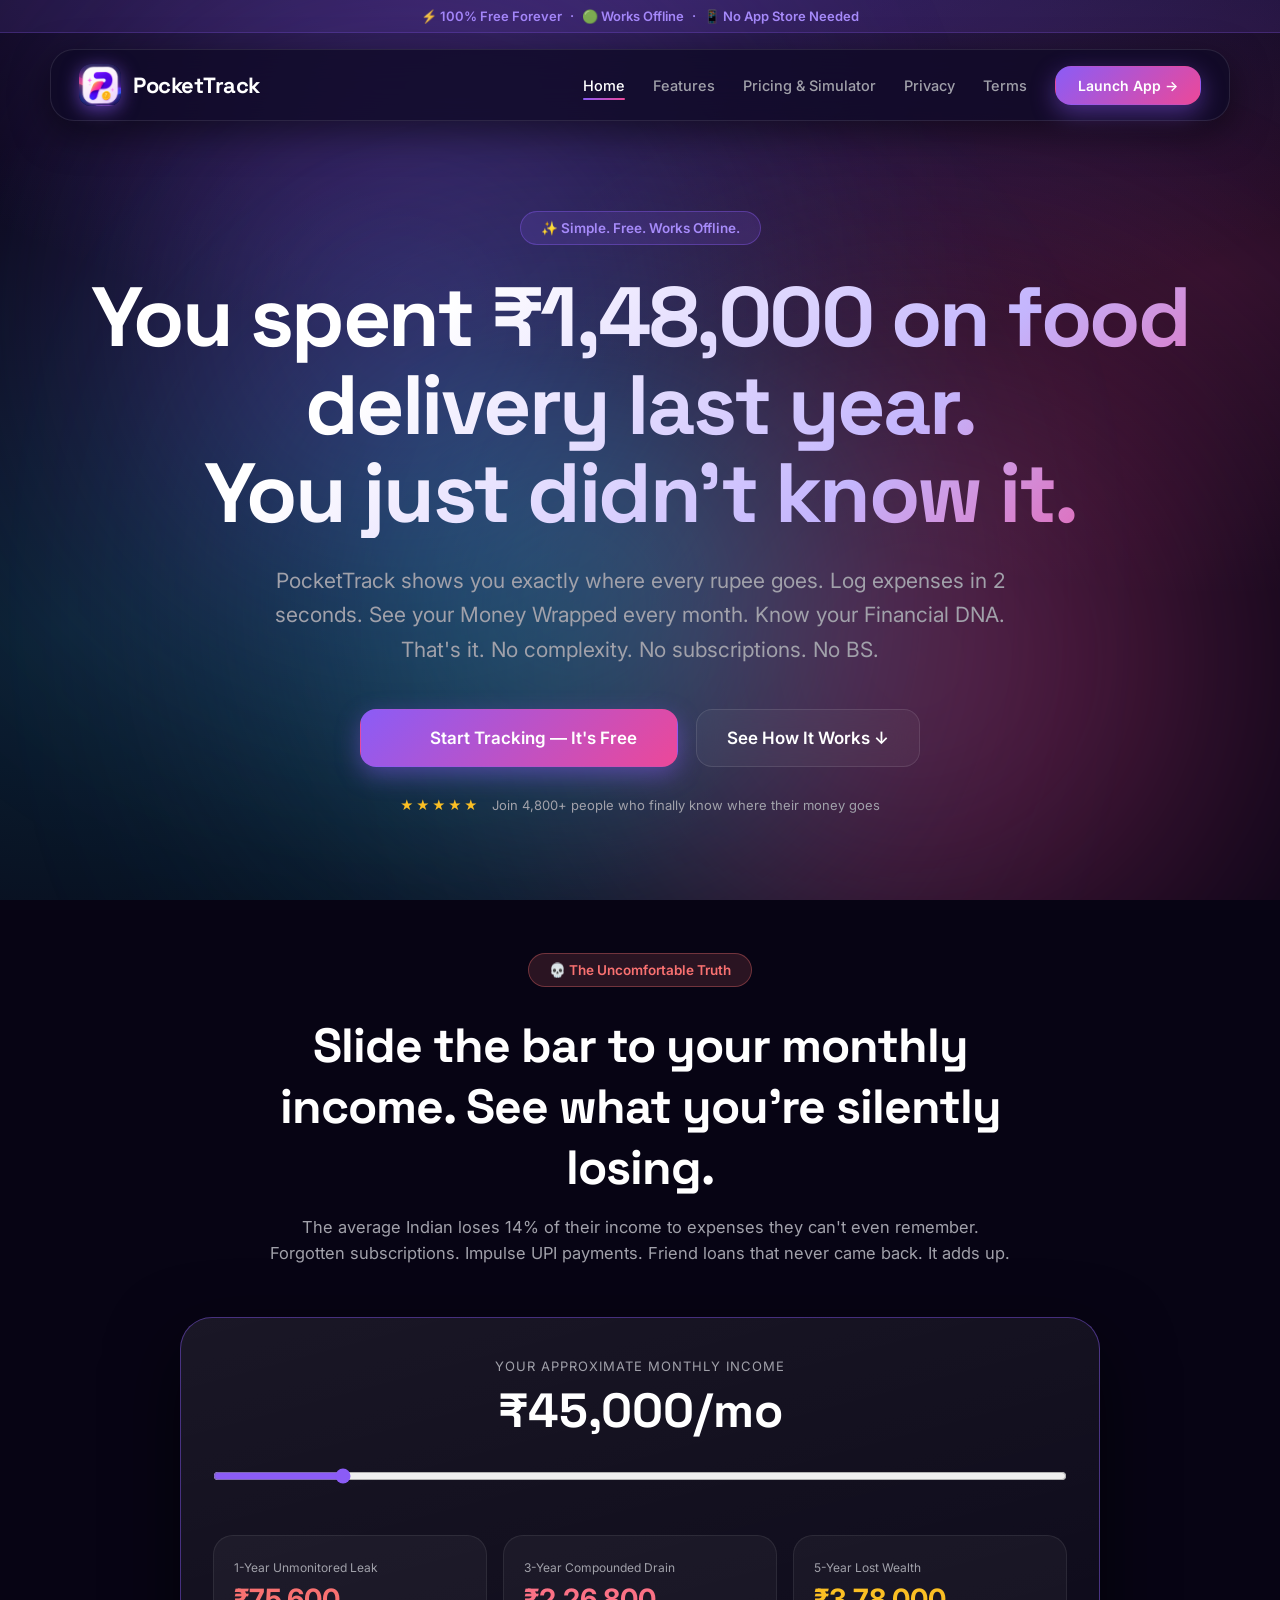
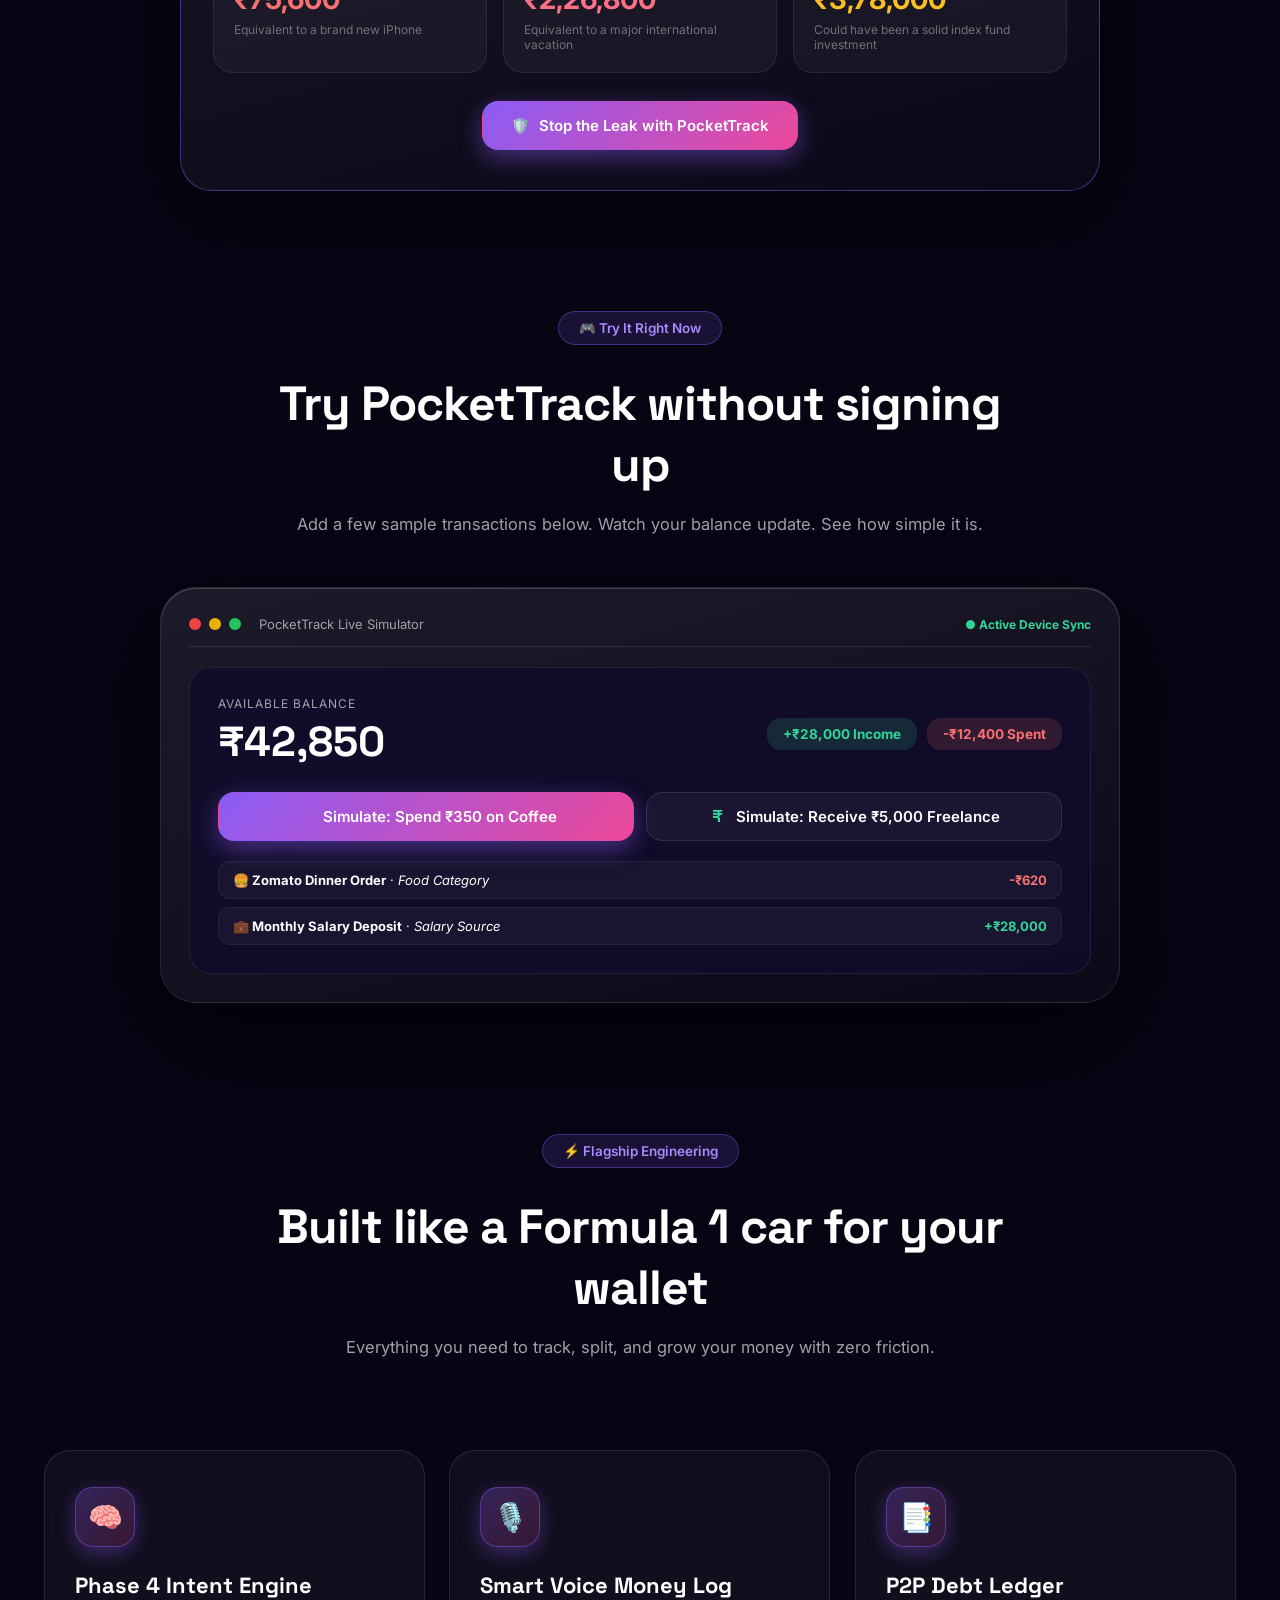
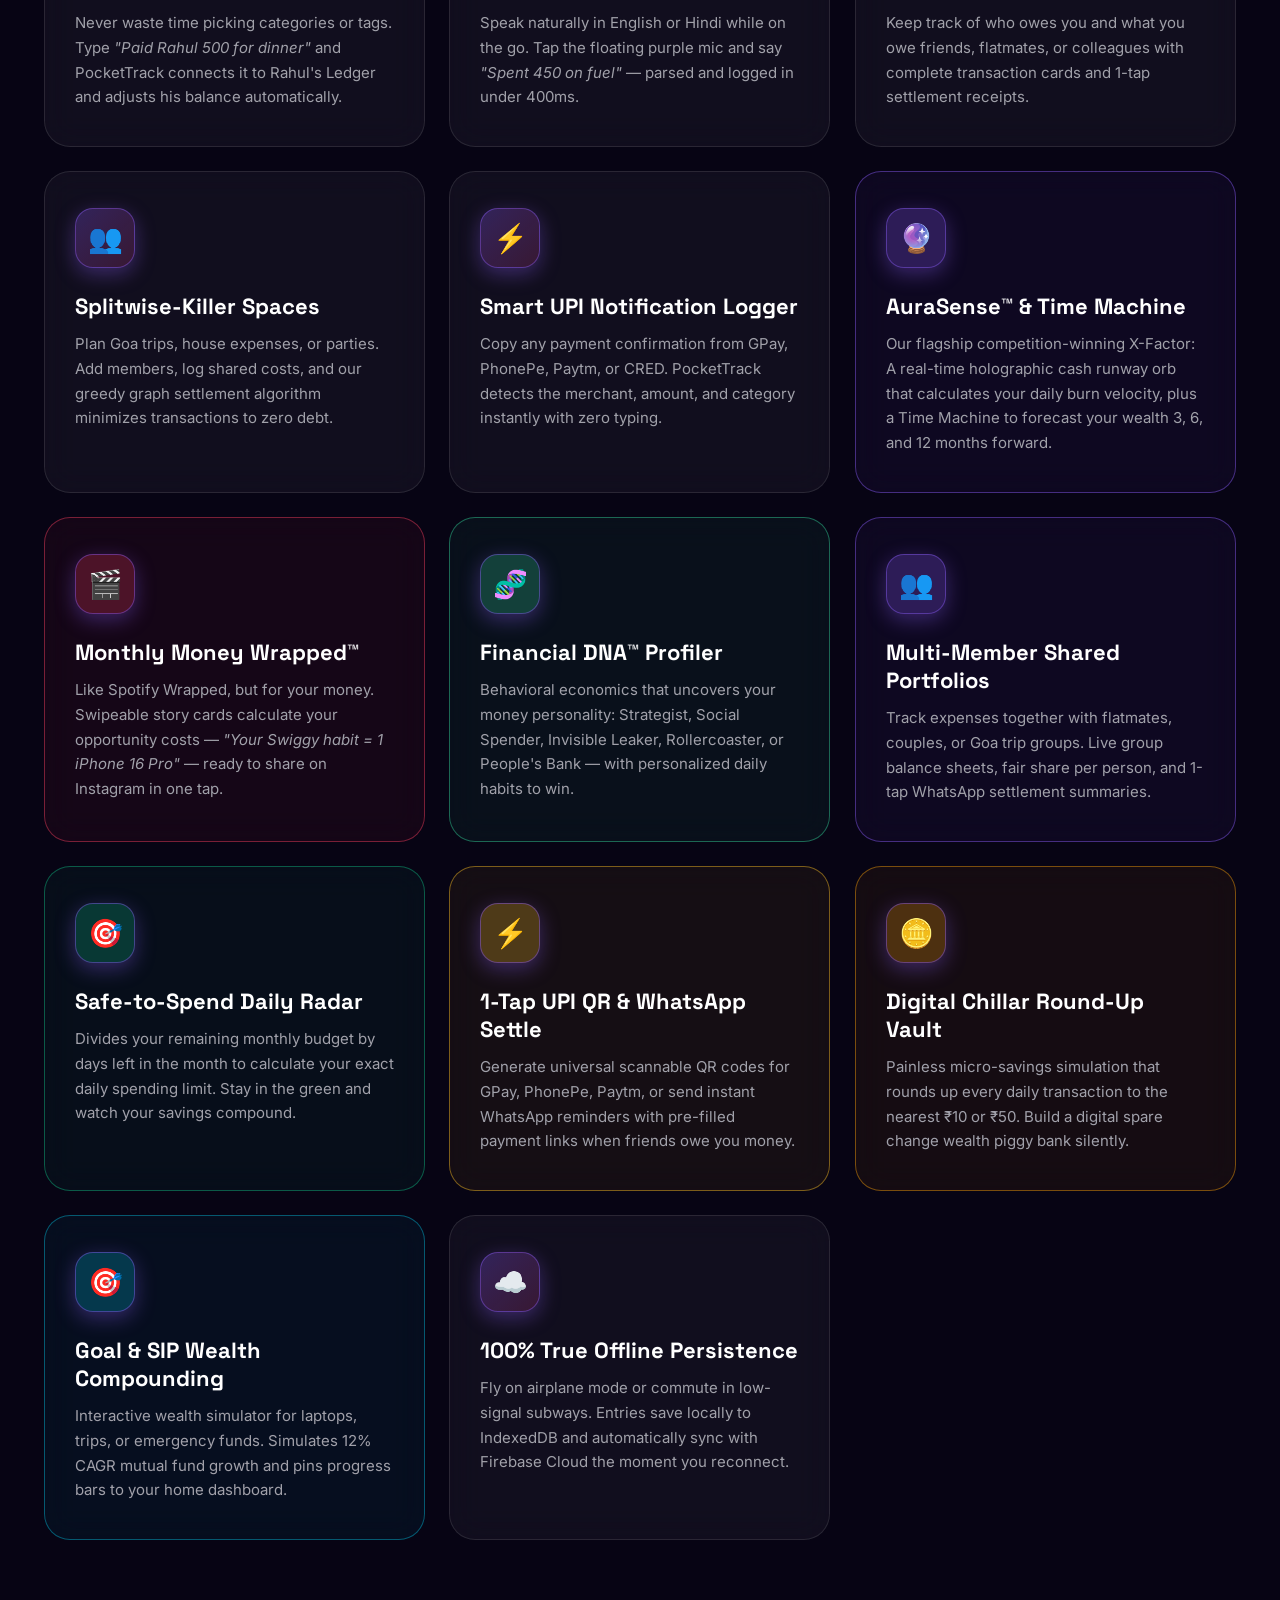
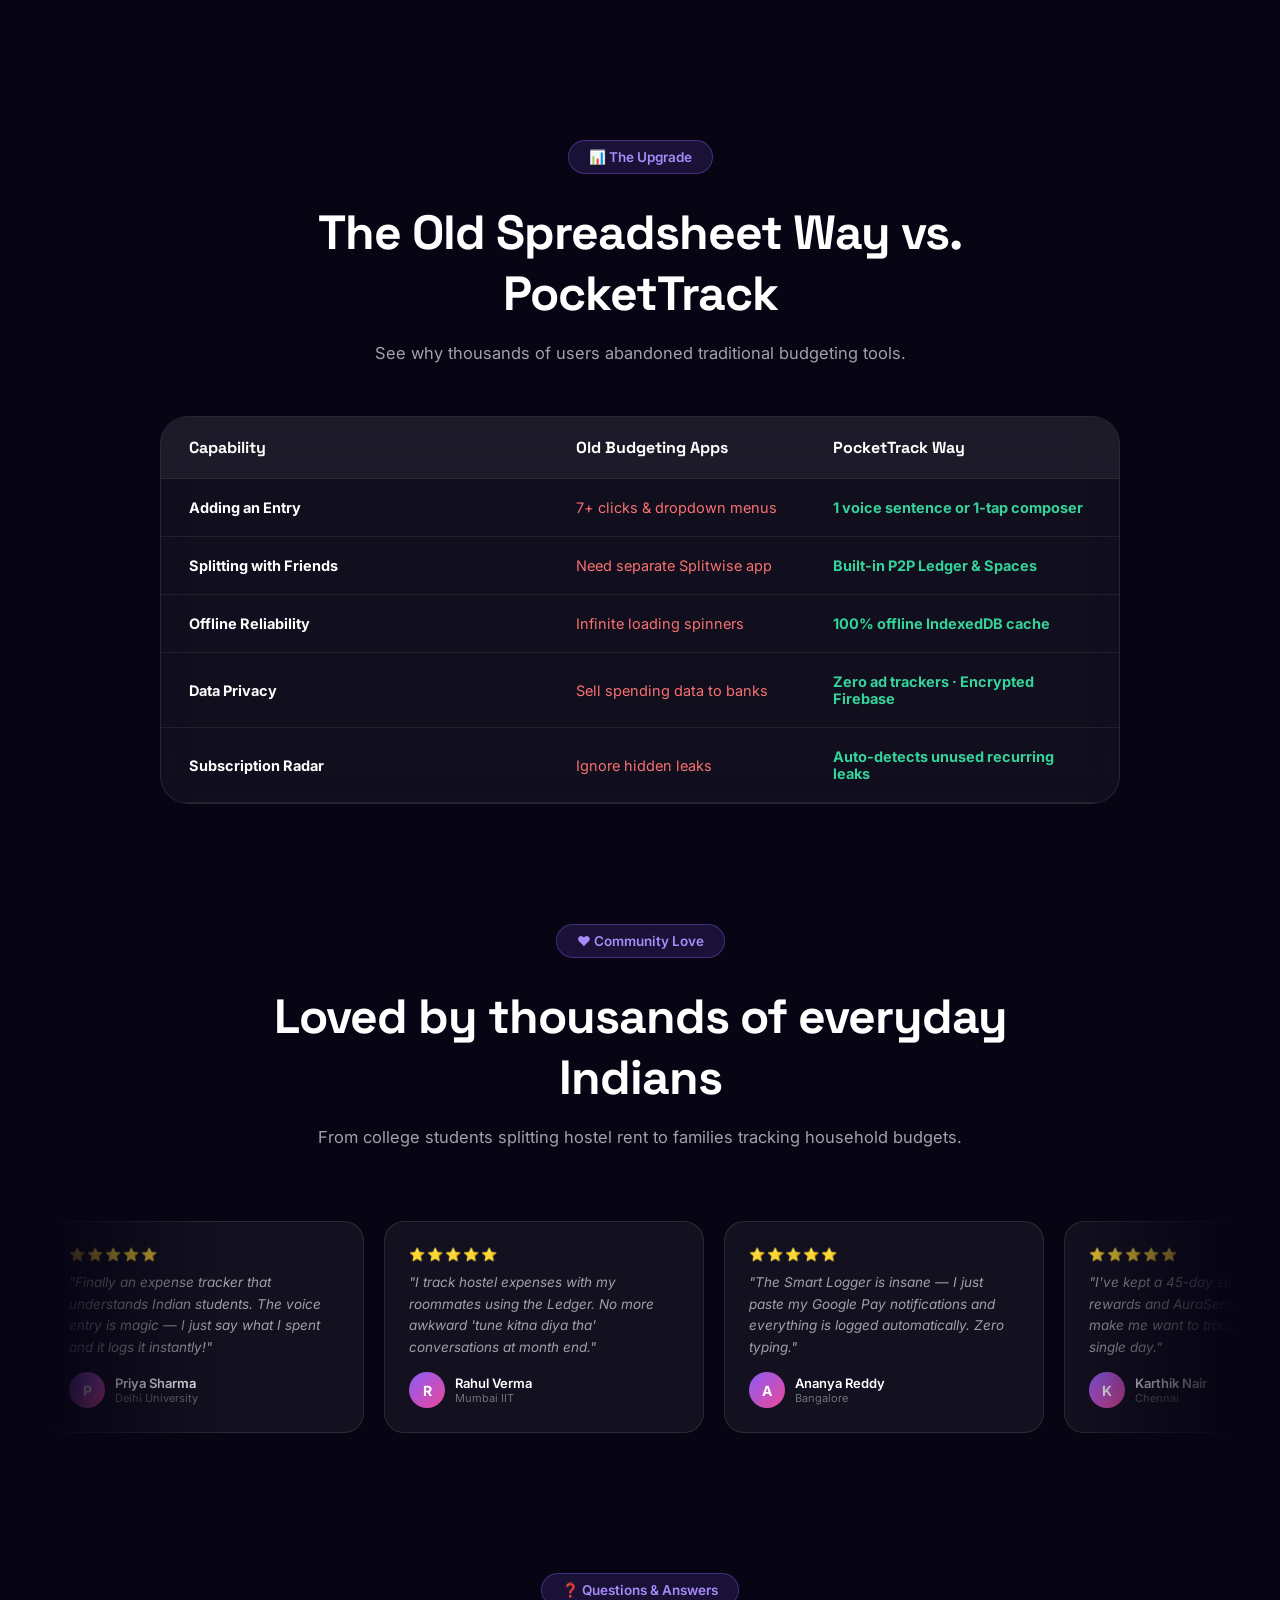
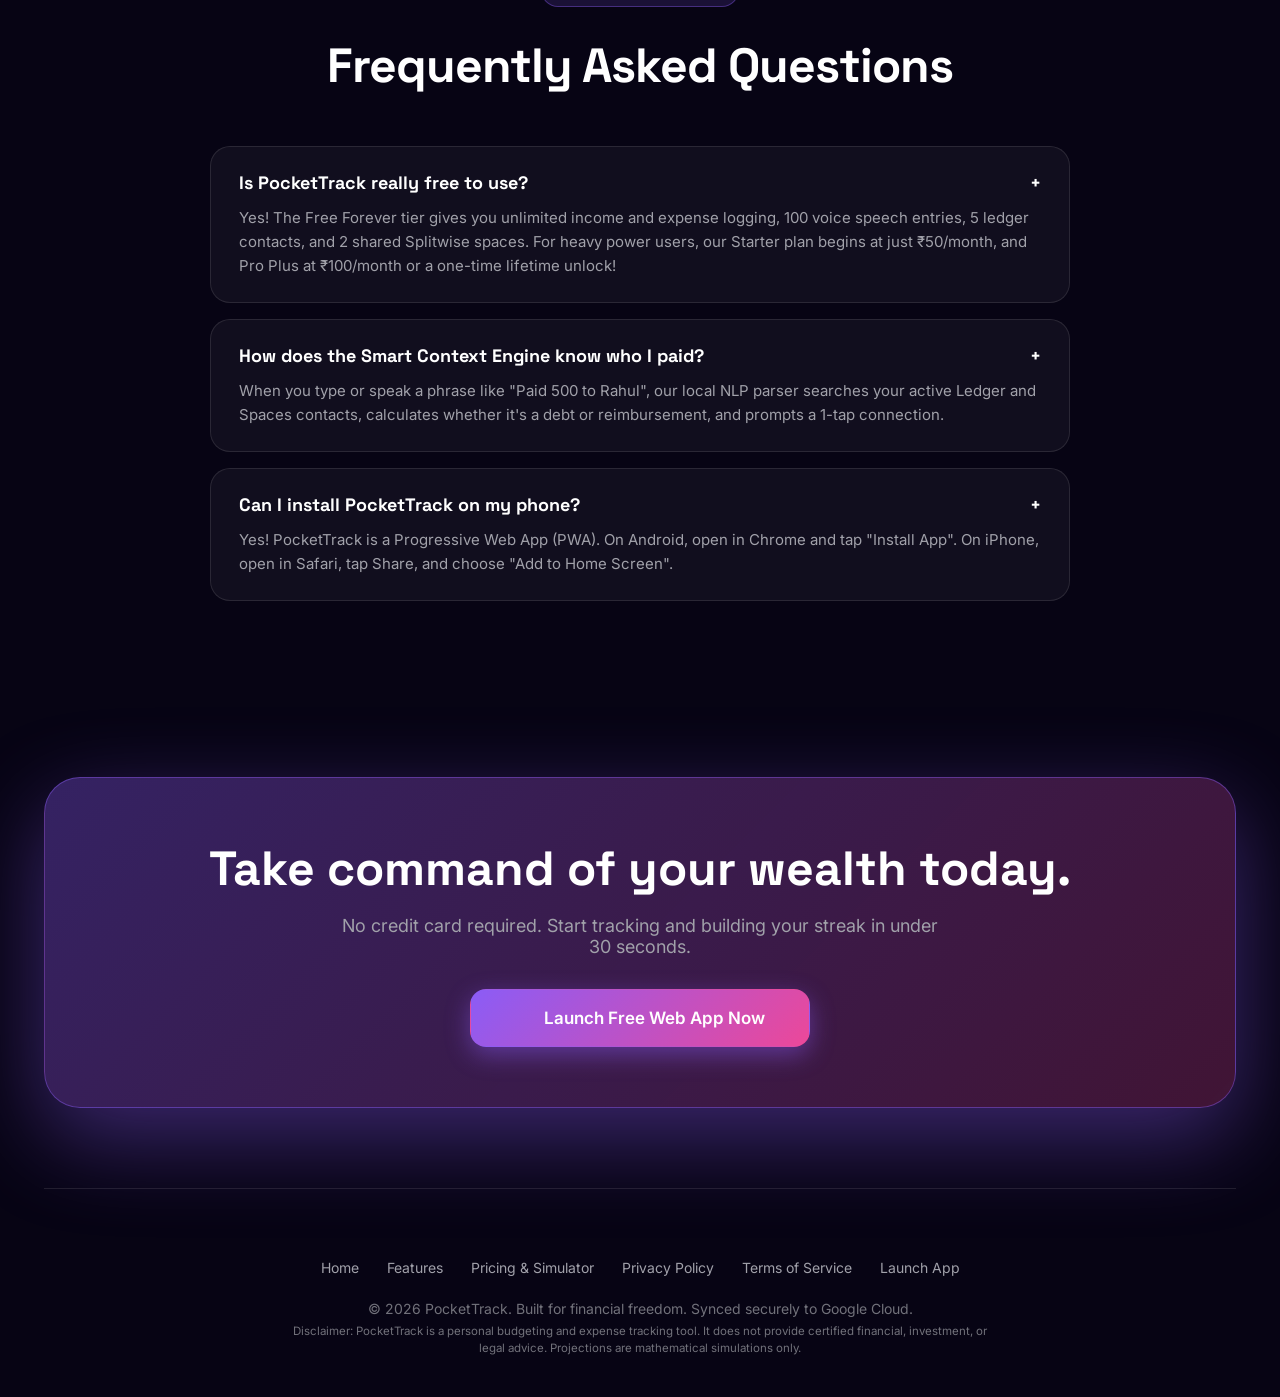
==== commit 8305bd14: "Implement full legal launch readiness: Terms of Service, DPDP Act 2023 compliance, 1-tap account del" ====
--- a/website/index.html
+++ b/website/index.html
@@ -97,6 +97,7 @@
       <li><a href="features.html" class="nav-link">Features</a></li>
       <li><a href="pricing.html" class="nav-link">Pricing &amp; Simulator</a></li>
       <li><a href="privacy.html" class="nav-link">Privacy</a></li>
+      <li><a href="terms.html" class="nav-link">Terms</a></li>
       <li><a href="#" onclick="launchPocketTrackApp(event);return false;" class="btn btn-primary" style="padding:10px 22px;font-size:14px;">Launch App →</a></li>
     </ul>
   </header>
@@ -450,9 +451,11 @@
       <a href="features.html">Features</a>
       <a href="pricing.html">Pricing &amp; Simulator</a>
       <a href="privacy.html">Privacy Policy</a>
+      <a href="terms.html">Terms of Service</a>
       <a href="#" onclick="launchPocketTrackApp(event);return false;">Launch App</a>
     </div>
-    <p>© 2026 PocketTrack. Built for financial freedom. Synced securely to Google Cloud.</p>
+    <p style="margin-bottom:6px;">© 2026 PocketTrack. Built for financial freedom. Synced securely to Google Cloud.</p>
+    <p style="font-size:11.5px;color:var(--text-dim);max-width:720px;margin:0 auto;line-height:1.5;">Disclaimer: PocketTrack is a personal budgeting and expense tracking tool. It does not provide certified financial, investment, or legal advice. Projections are mathematical simulations only.</p>
   </footer>
 </div>
 
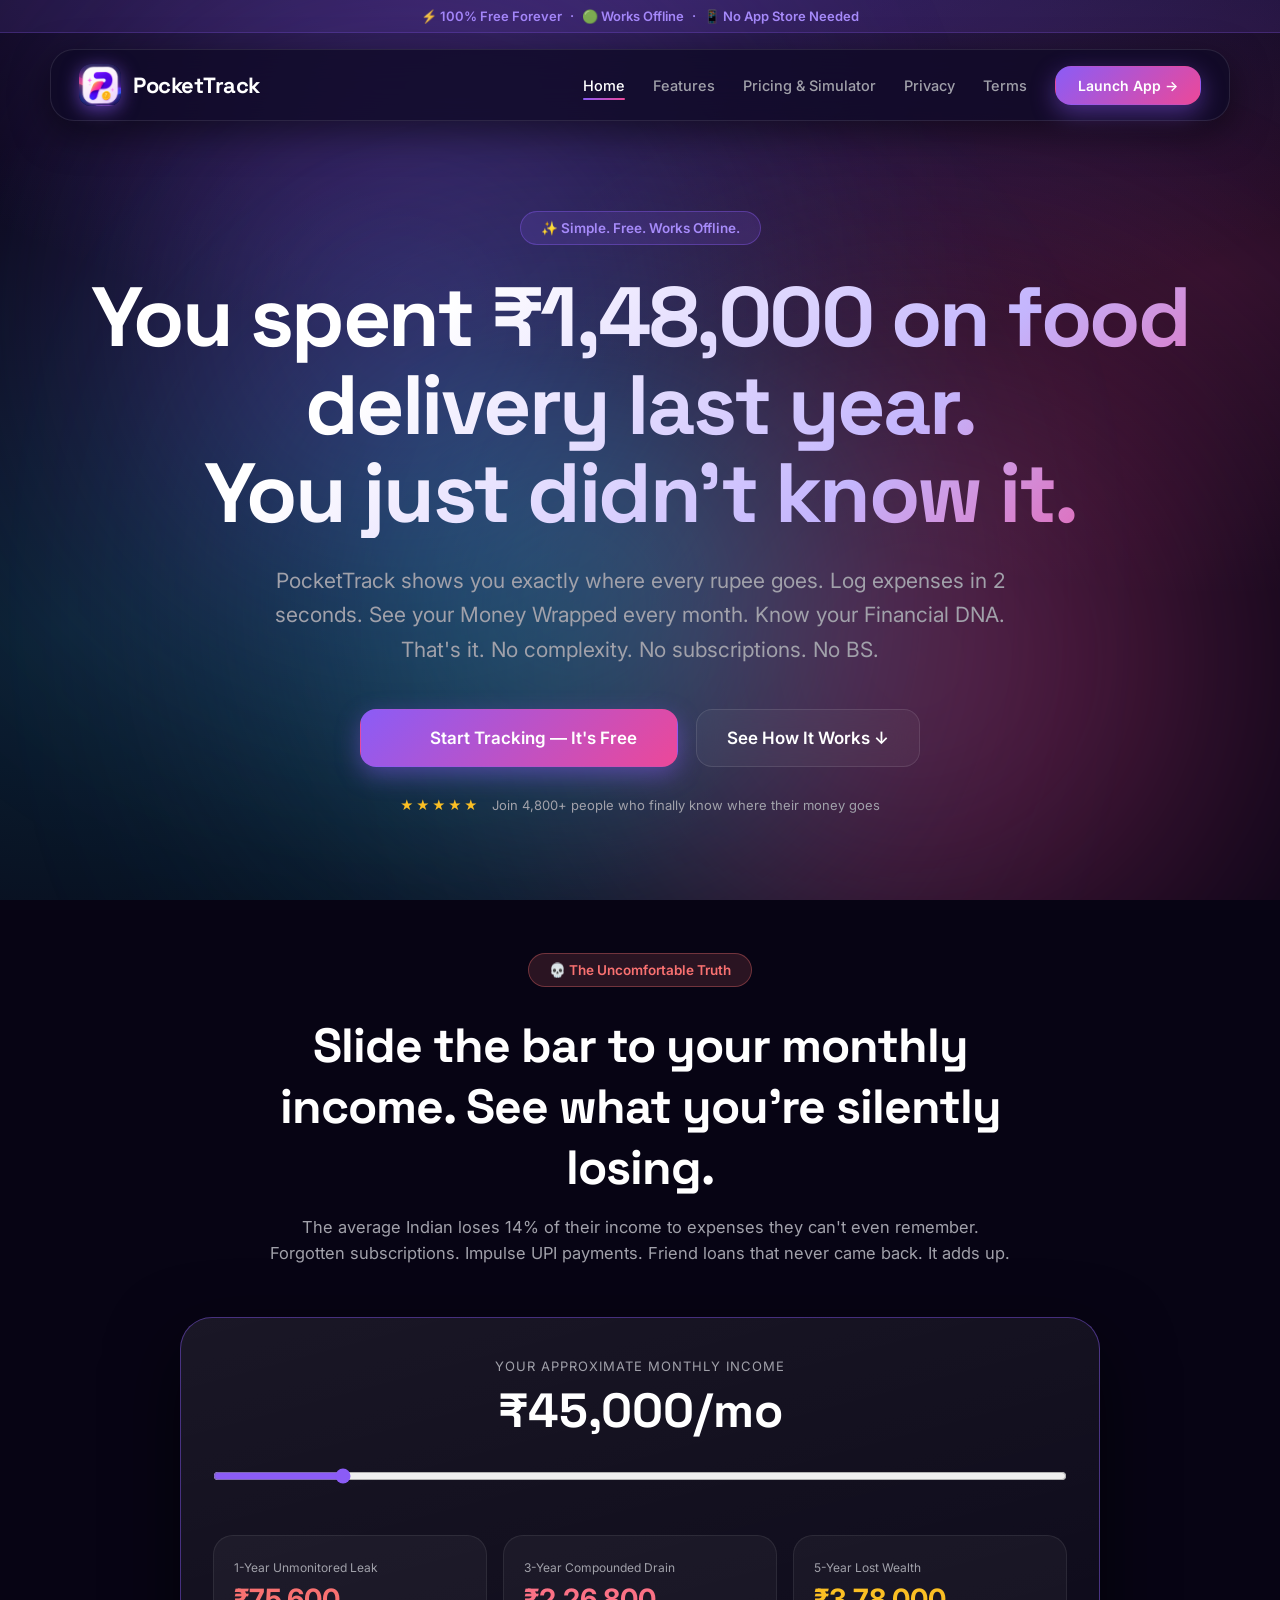
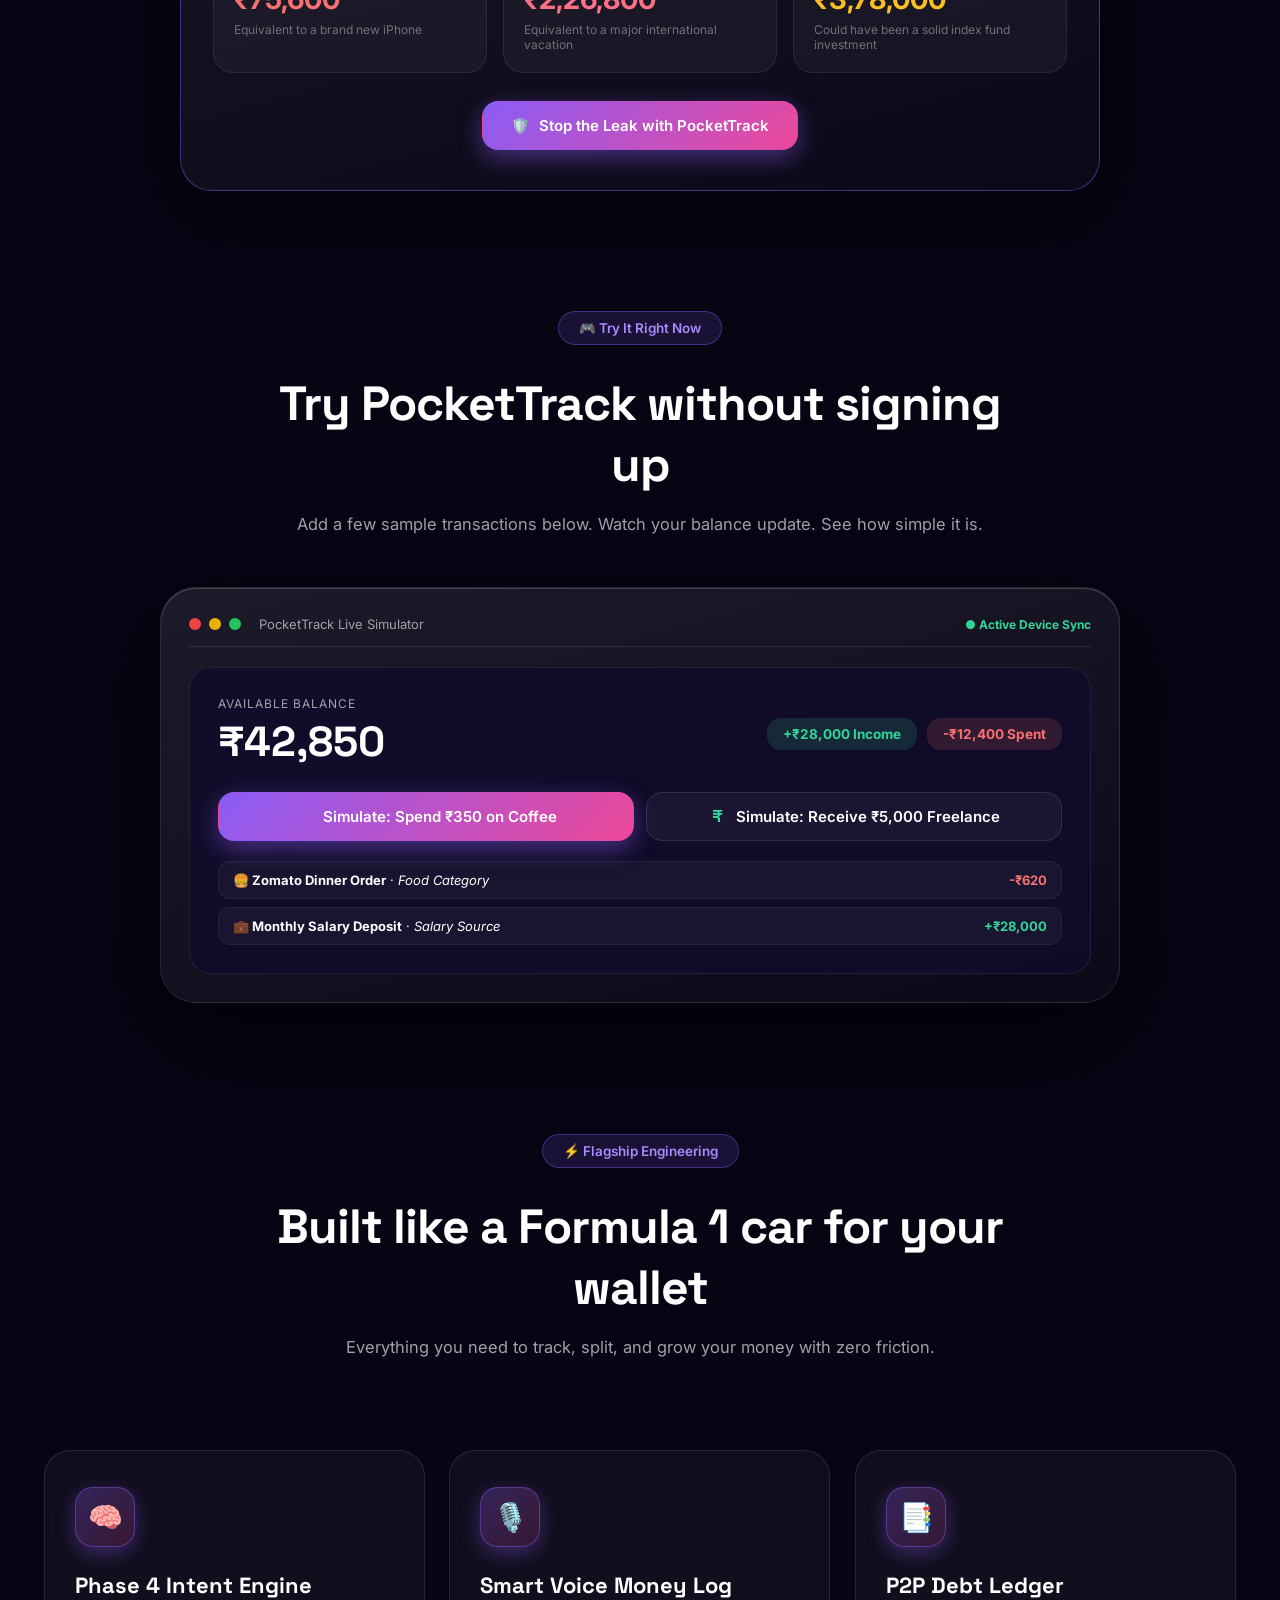
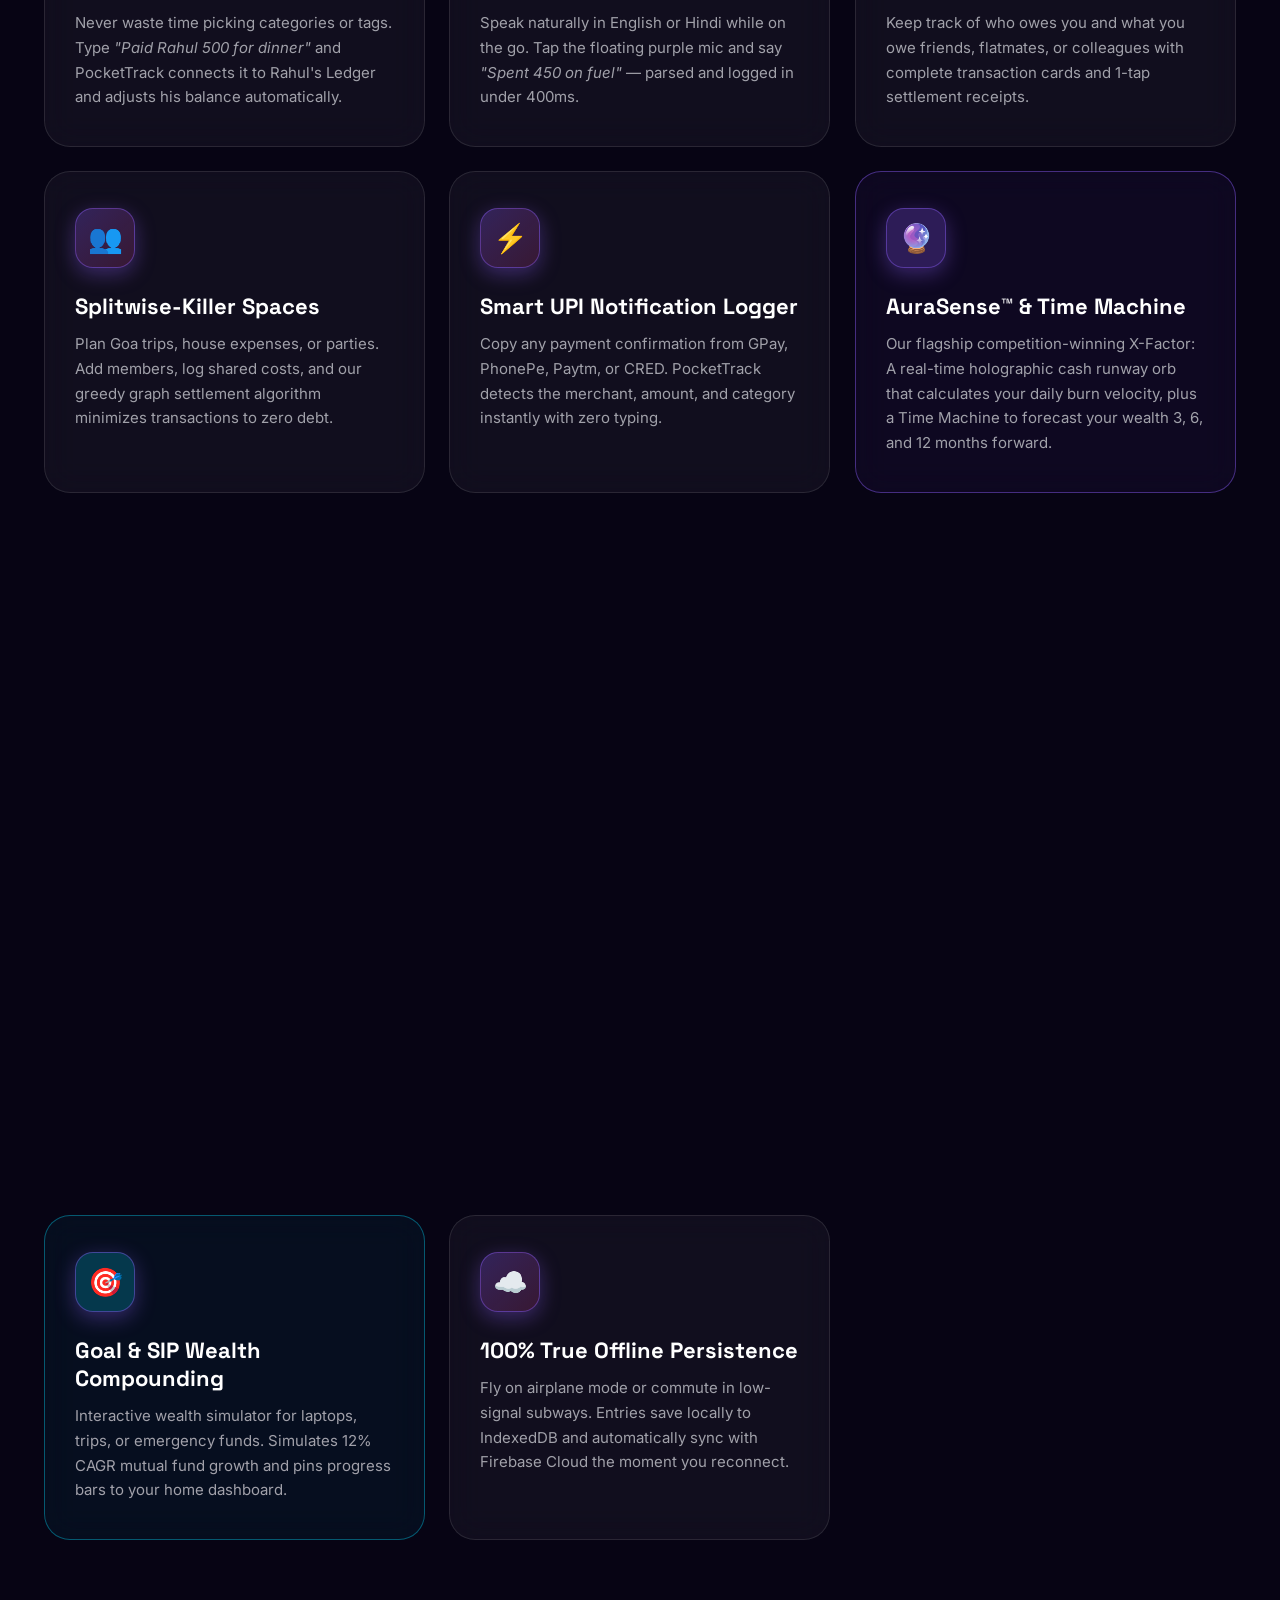
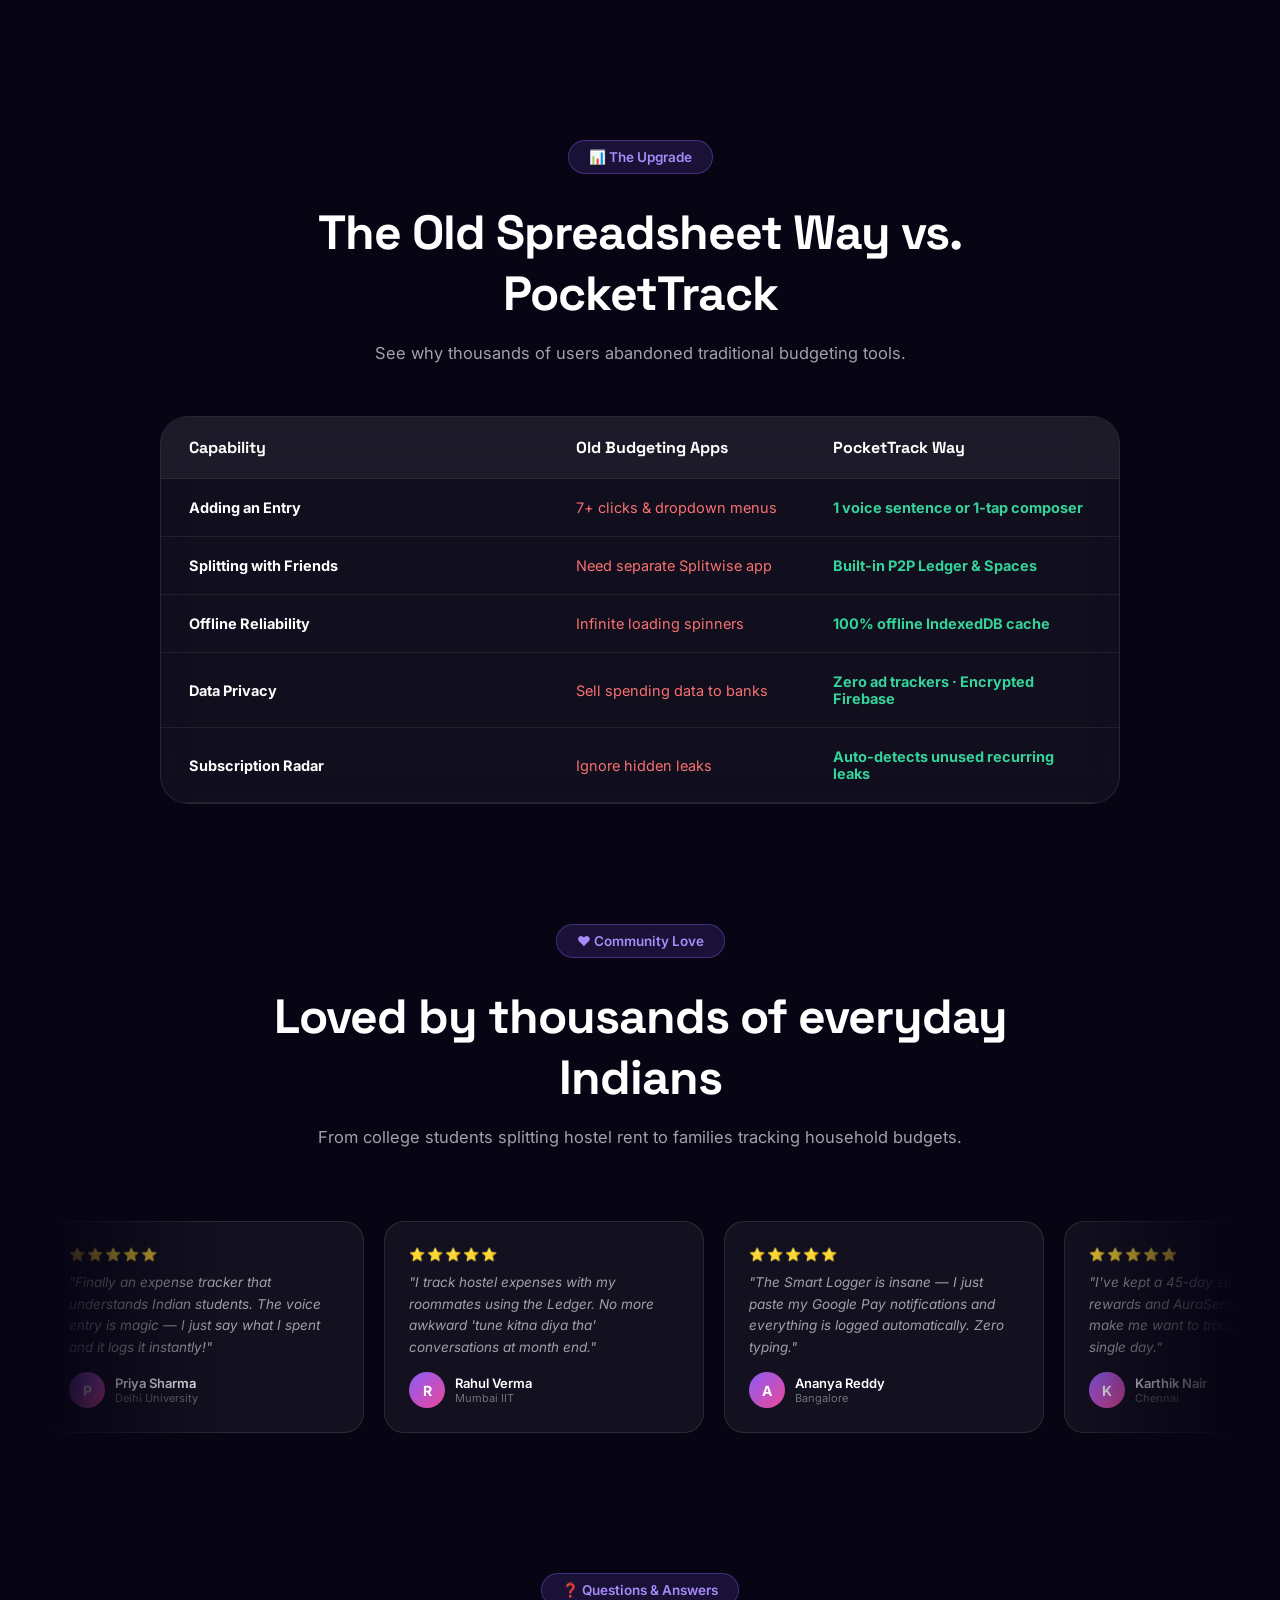
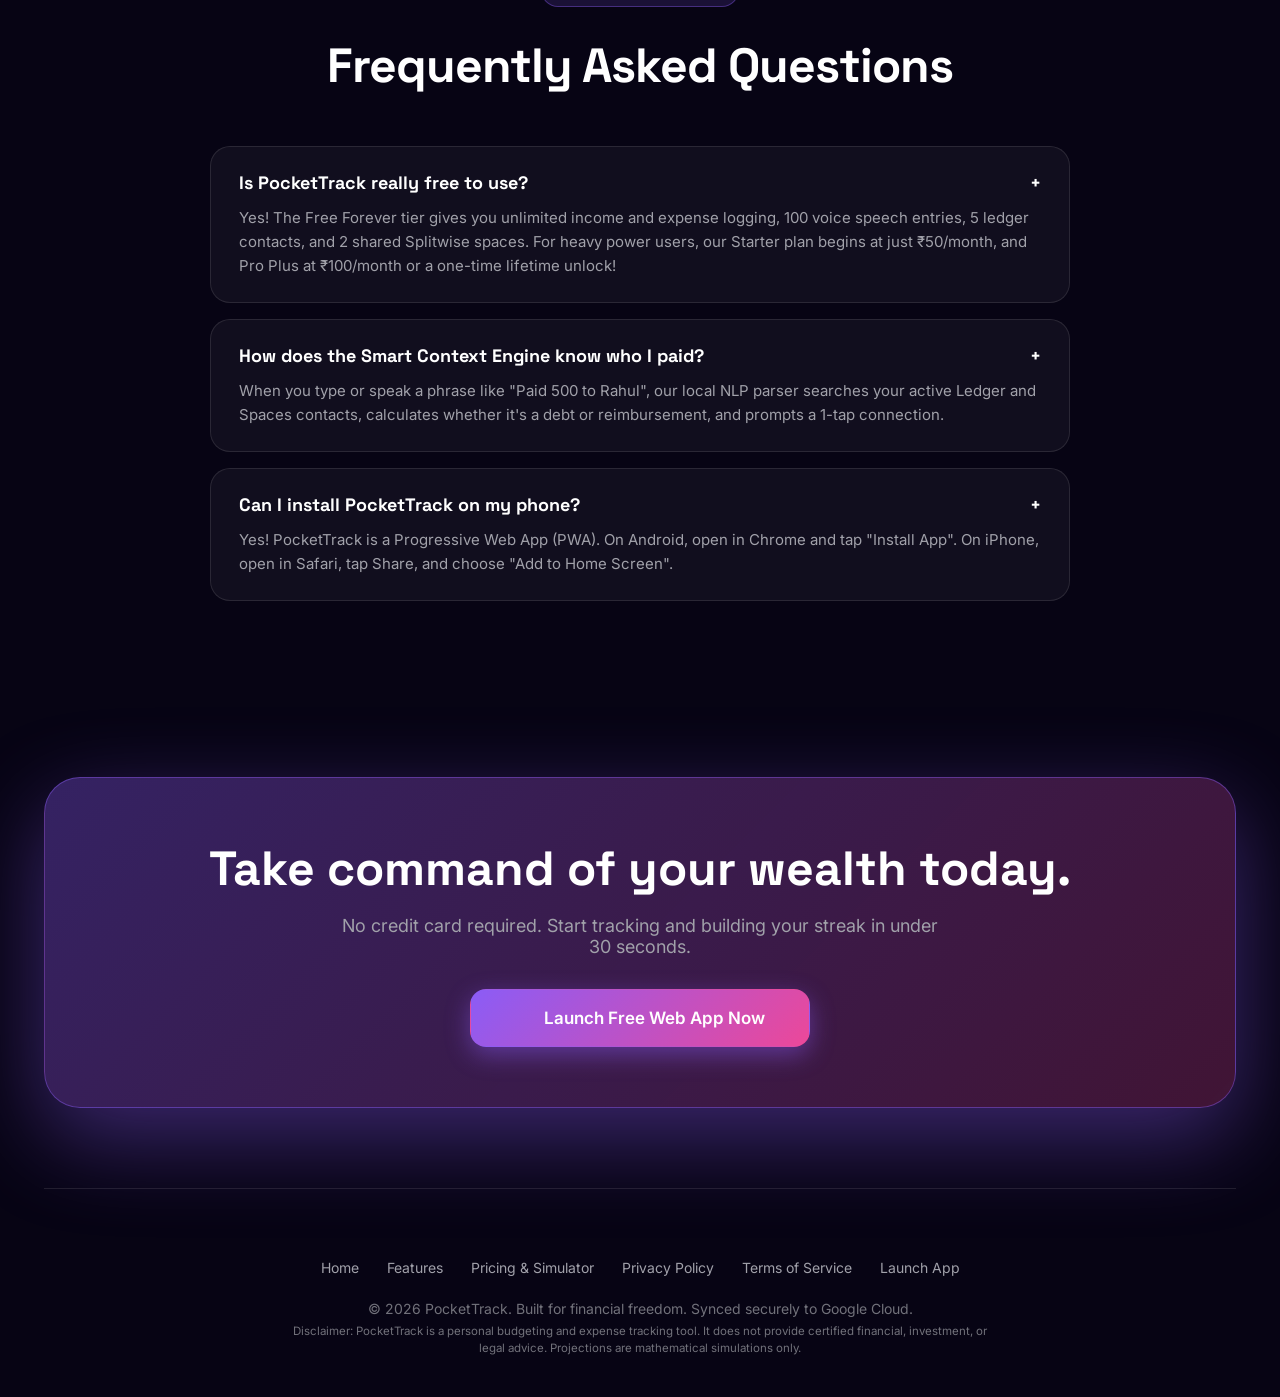
==== commit 951f99a6: "Permanently delete Digital Chillar Vault to keep balance pure, authentic, and unmanipulated" ====
--- a/website/index.html
+++ b/website/index.html
@@ -284,10 +284,10 @@
           <p class="card-text">Generate universal scannable QR codes for GPay, PhonePe, Paytm, or send instant WhatsApp reminders with pre-filled payment links when friends owe you money.</p>
         </div>
 
-        <div class="card-glass" style="border-color:rgba(245,158,11,0.45);background:rgba(245,158,11,0.06);">
-          <div class="card-icon-wrap" style="background:rgba(245,158,11,0.25);">🪙</div>
-          <h3 class="card-title">Digital Chillar Round-Up Vault</h3>
-          <p class="card-text">Painless micro-savings simulation that rounds up every daily transaction to the nearest ₹10 or ₹50. Build a digital spare change wealth piggy bank silently.</p>
+        <div class="card-glass" style="border-color:rgba(52,211,153,0.45);background:rgba(52,211,153,0.06);">
+          <div class="card-icon-wrap" style="background:rgba(52,211,153,0.25);">🎯</div>
+          <h3 class="card-title">100% Pure Transparent Balance</h3>
+          <p class="card-text">Every rupee is tracked with mathematical precision across your Cash, Bank/UPI, and Cards without artificial round-ups or simulated deductions.</p>
         </div>
 
         <div class="card-glass" style="border-color:rgba(6,182,212,0.45);background:rgba(6,182,212,0.06);">
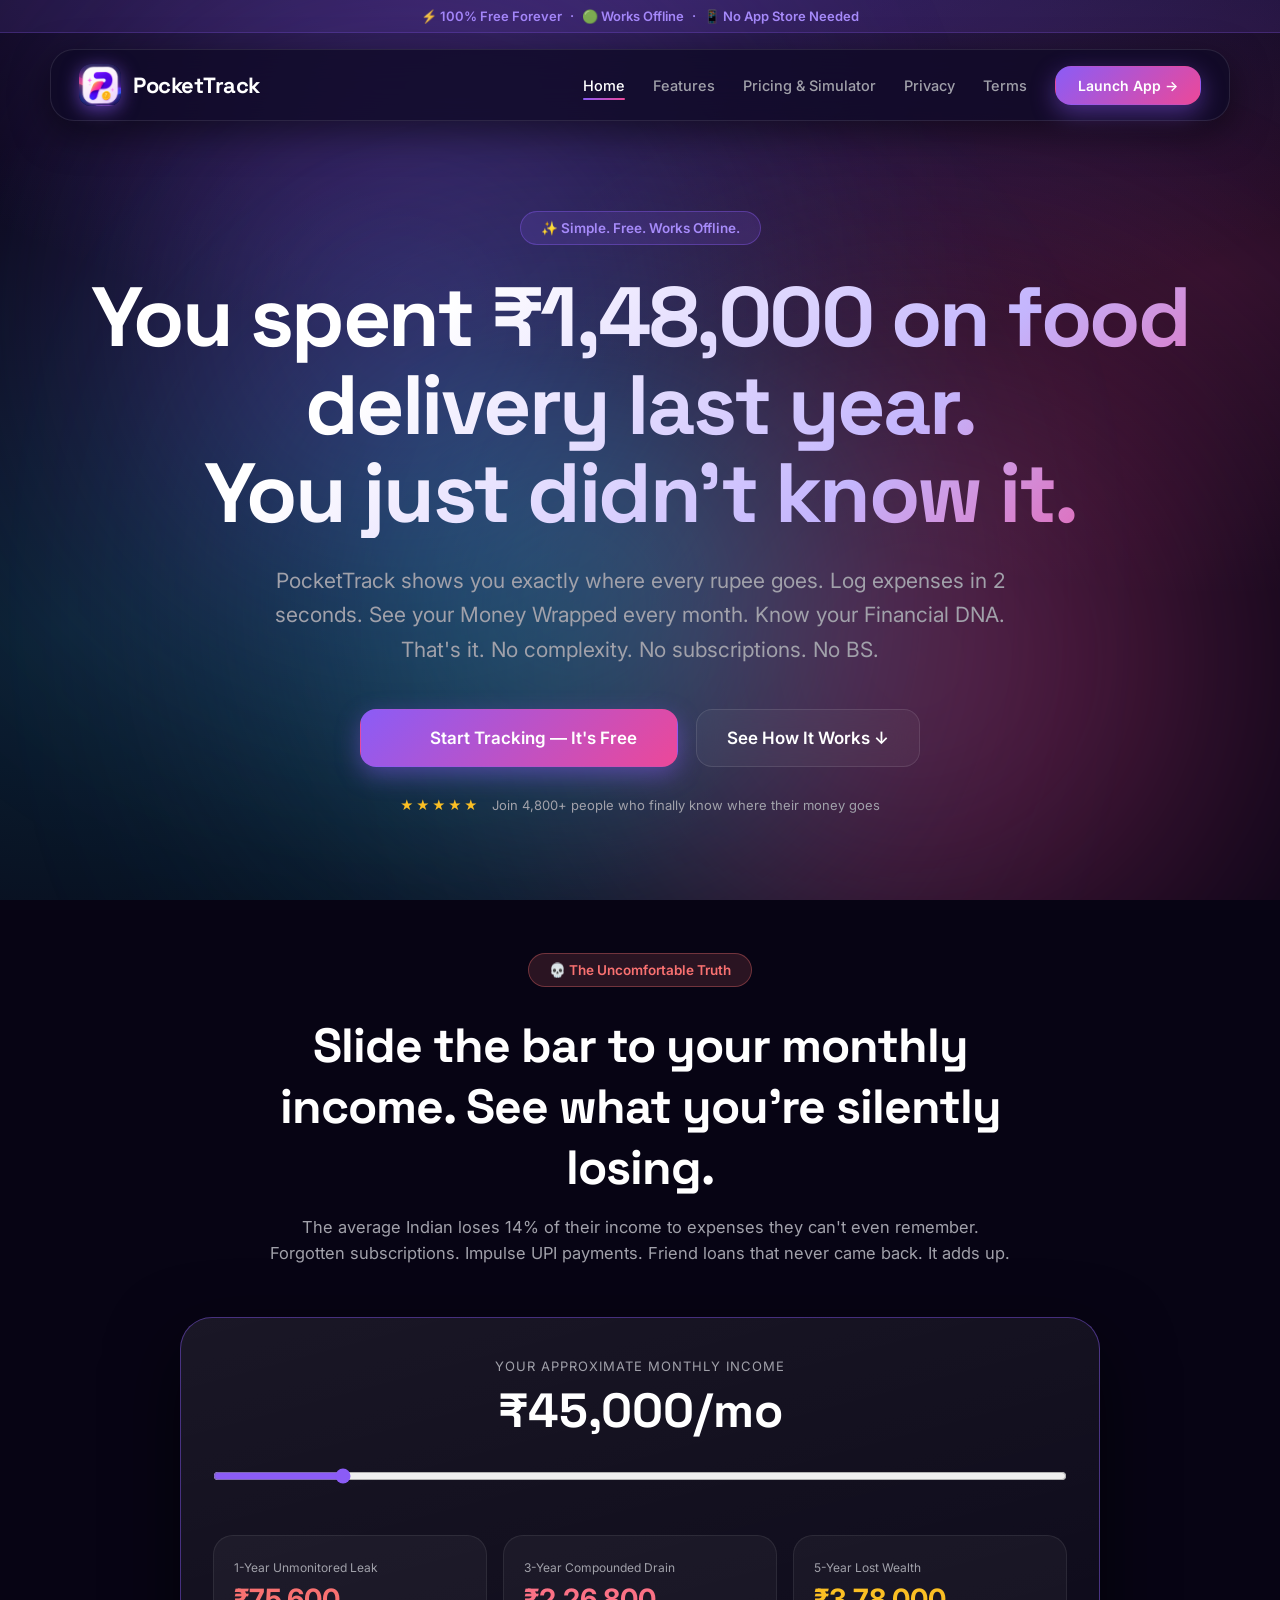
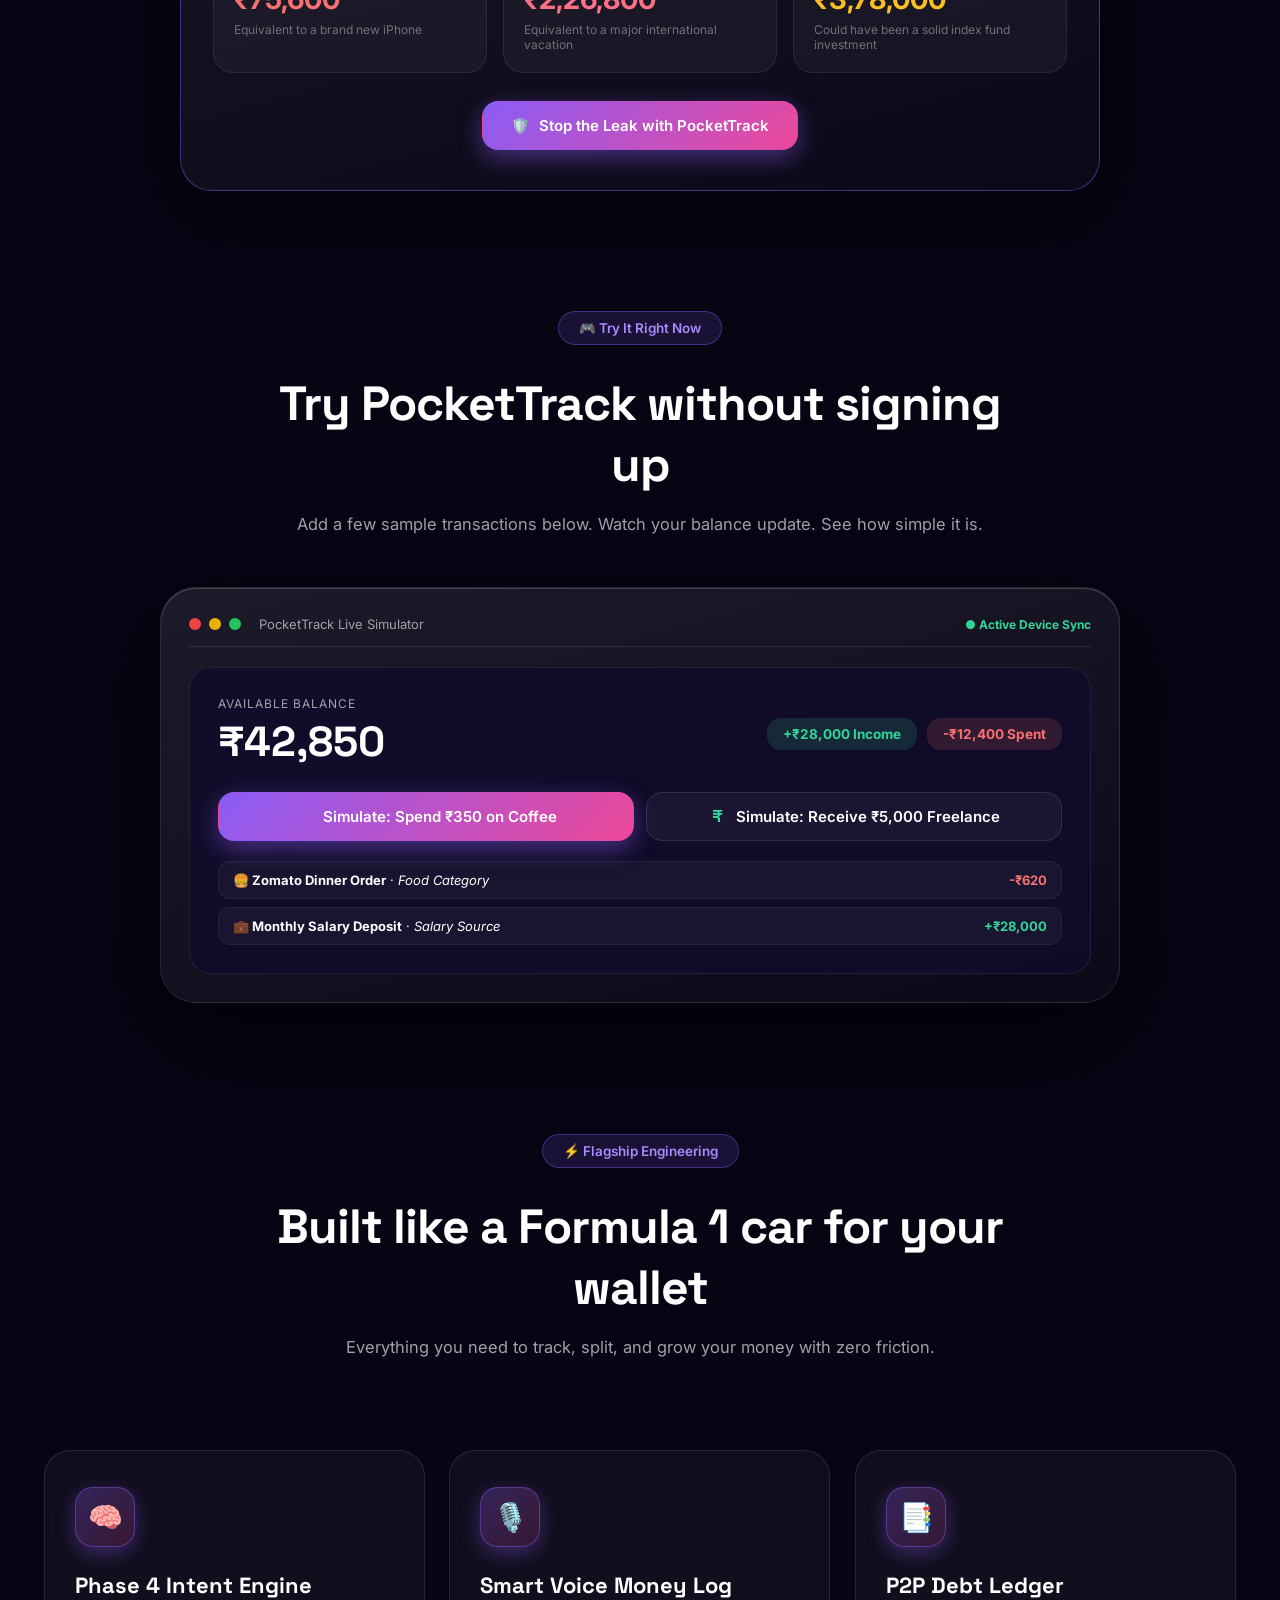
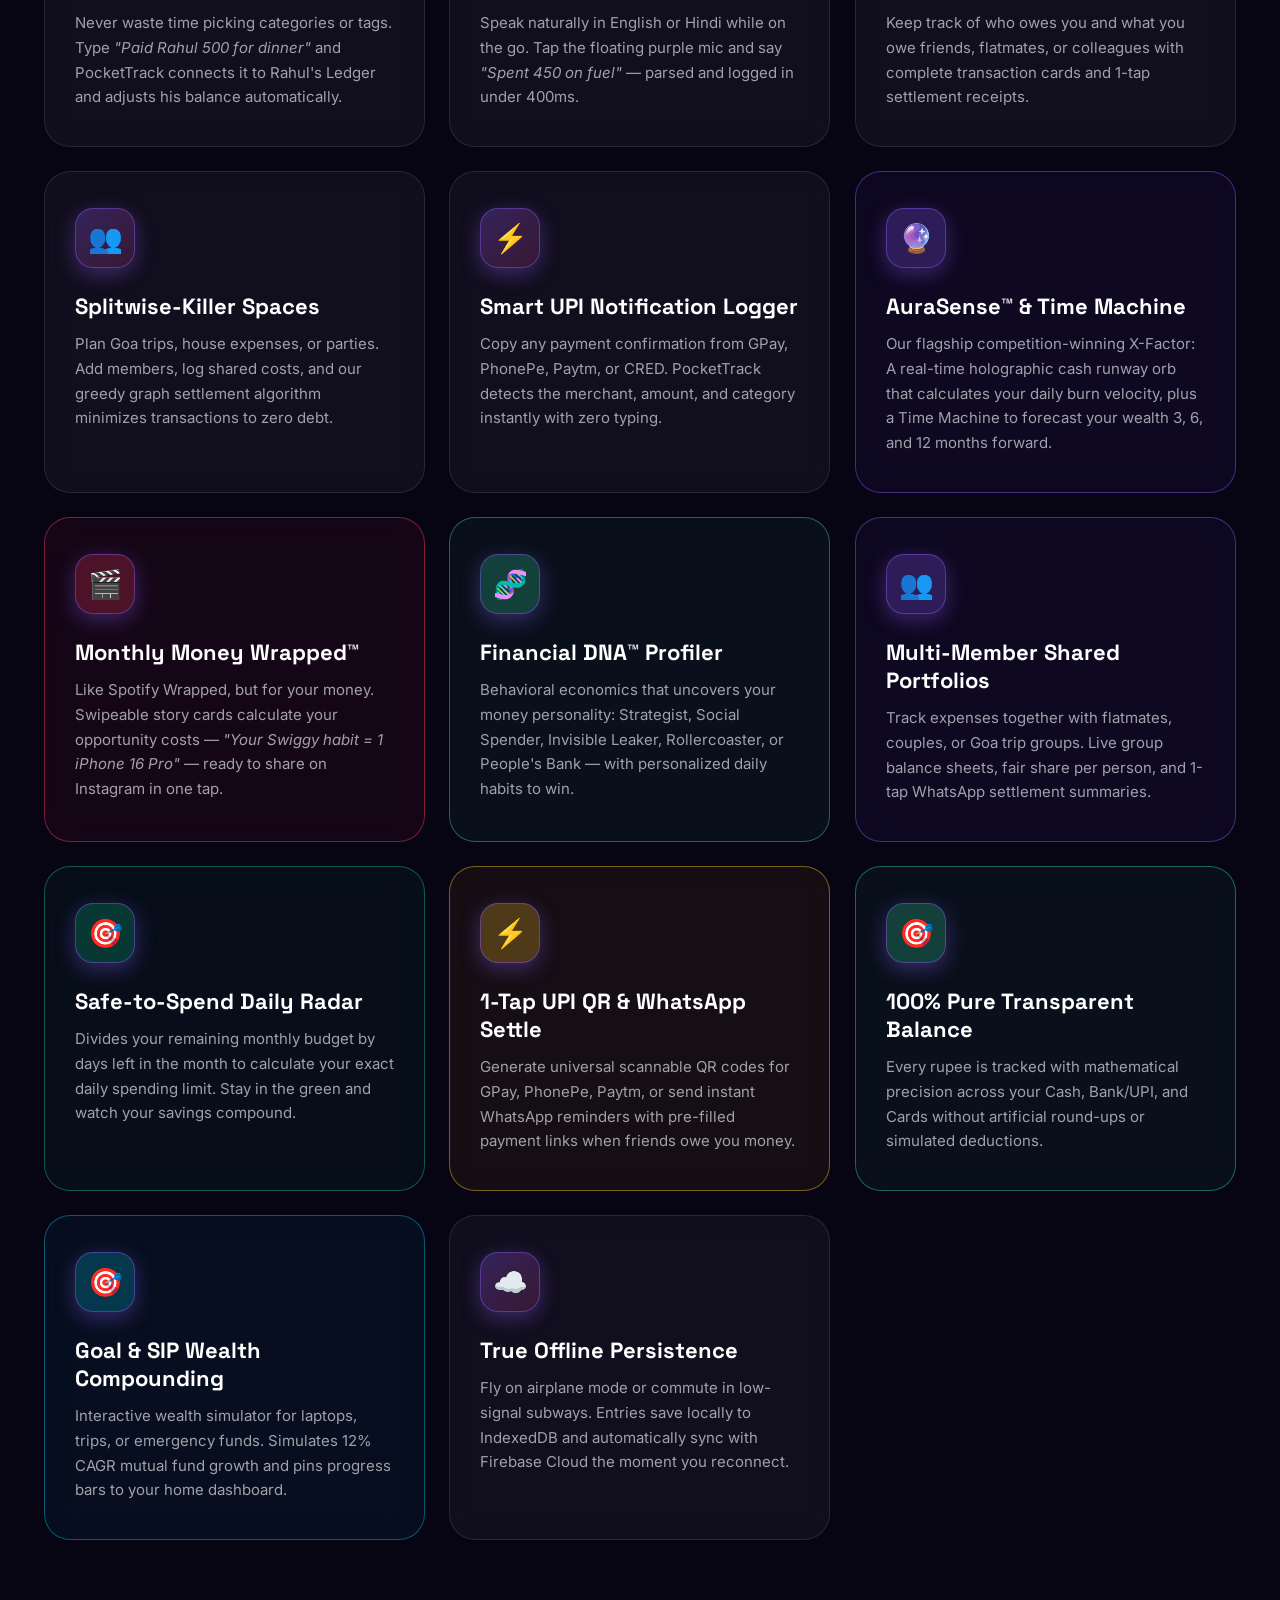
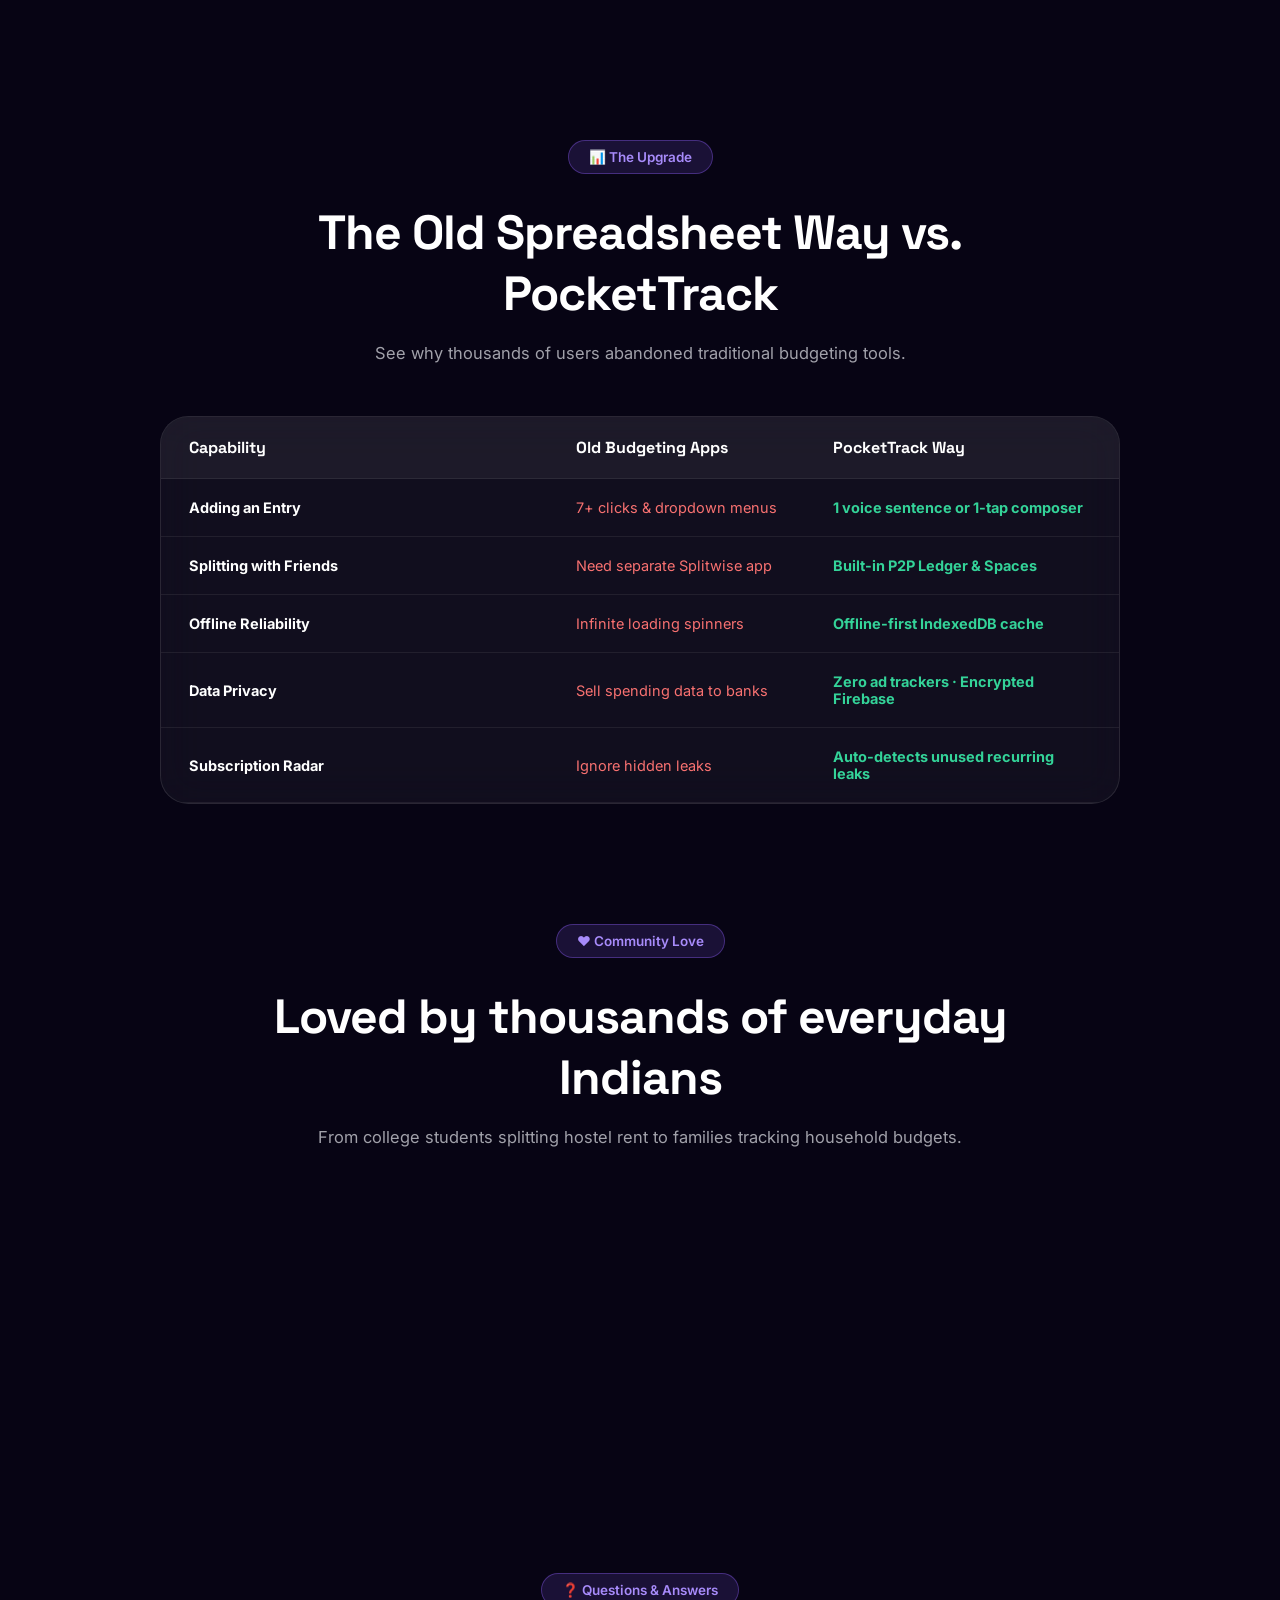
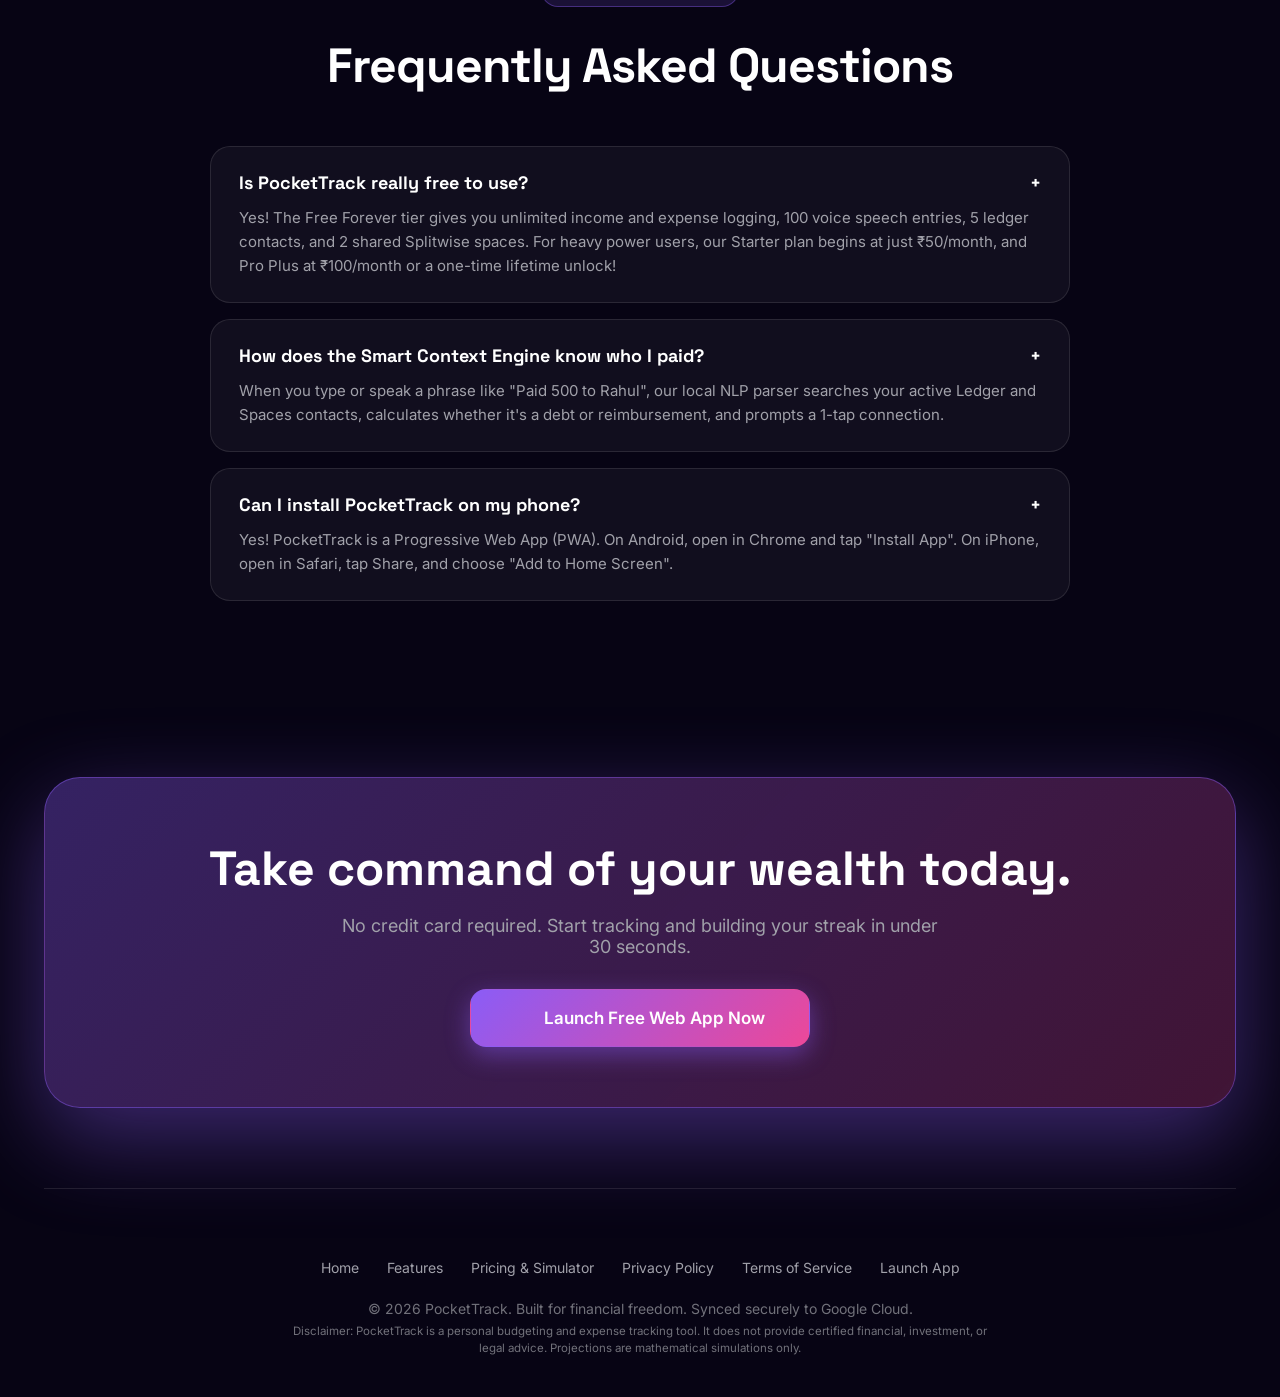
==== commit 69b9b6c2: "Fix critical sync/deletion bugs, harden XSS, fix UI overlap, refine copy" ====
--- a/website/index.html
+++ b/website/index.html
@@ -298,7 +298,7 @@
 
         <div class="card-glass">
           <div class="card-icon-wrap">☁️</div>
-          <h3 class="card-title">100% True Offline Persistence</h3>
+          <h3 class="card-title">True Offline Persistence</h3>
           <p class="card-text">Fly on airplane mode or commute in low-signal subways. Entries save locally to IndexedDB and automatically sync with Firebase Cloud the moment you reconnect.</p>
         </div>
       </div>
@@ -331,7 +331,7 @@
         <div class="comp-row">
           <div><b>Offline Reliability</b></div>
           <div class="comp-bad">Infinite loading spinners</div>
-          <div class="comp-good">100% offline IndexedDB cache</div>
+          <div class="comp-good">Offline-first IndexedDB cache</div>
         </div>
         <div class="comp-row">
           <div><b>Data Privacy</b></div>
